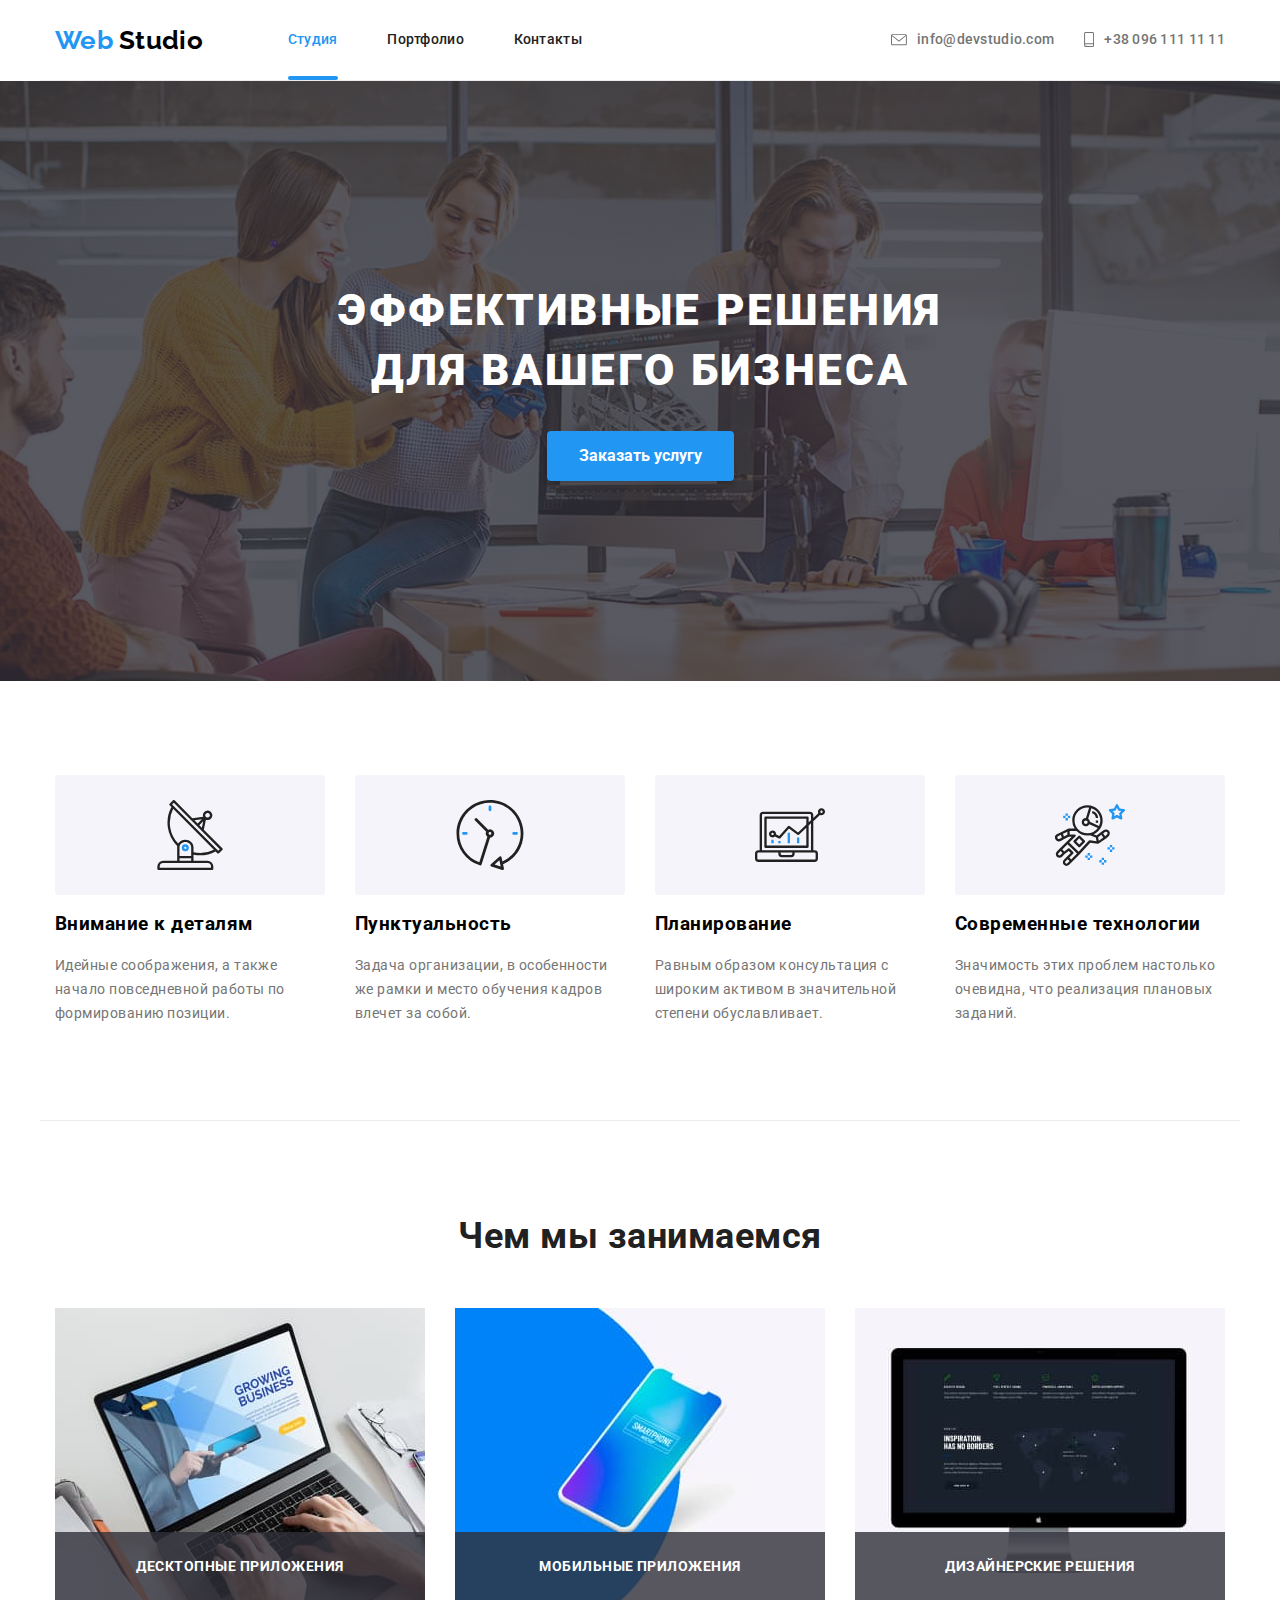
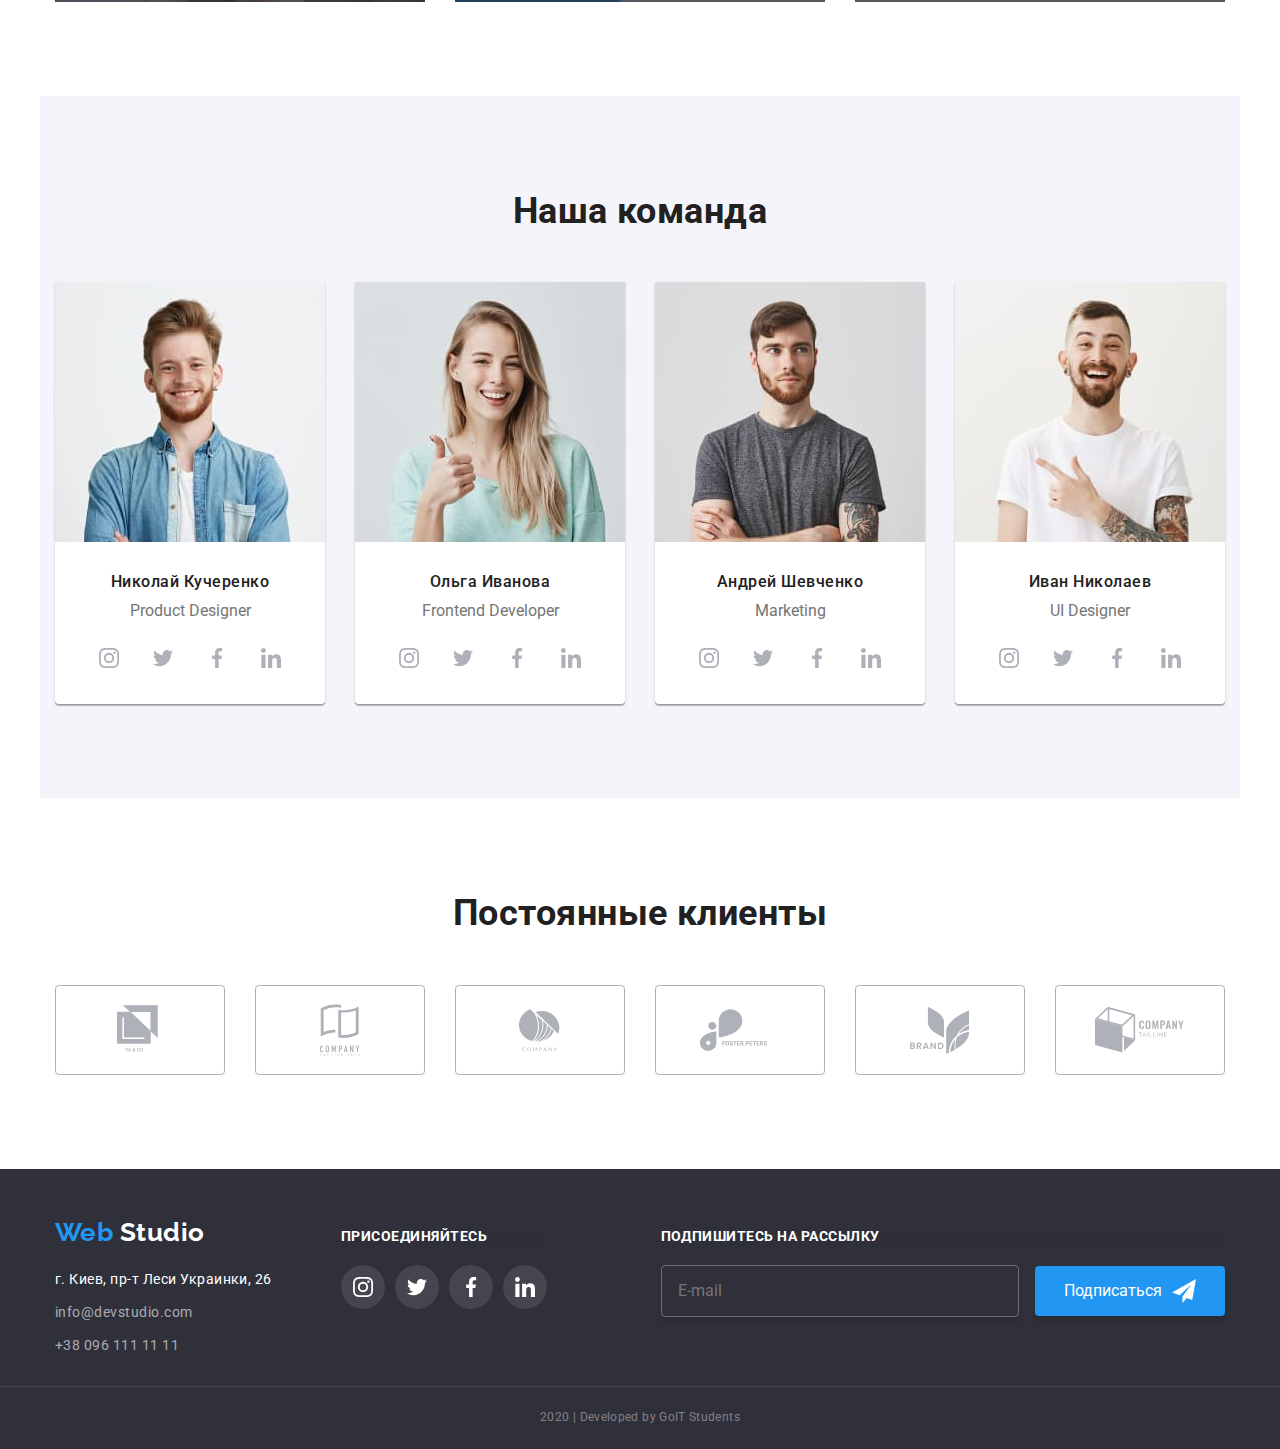
==== index.html @ 8c40f47b "Добавляет файлы" ====
<!DOCTYPE html>
<html lang="ru">
  <head>
    <meta charset="UTF-8" />
    <meta name="viewport" content="width=device-width, initial-scale=1.0" />
    <title>Web Studio</title>
    <link
      href="https://fonts.googleapis.com/css2?family=Raleway&family=Roboto:wght@400;500;700;900&display=swap"
      rel="stylesheet"
    />
    <link
      rel="stylesheet"
      href="https://cdnjs.cloudflare.com/ajax/libs/modern-normalize/0.6.0/modern-normalize.min.css"
    />
    <link rel="stylesheet" href="./css/styles.css" />
  </head>
  <body>
    <!-- Шапка сайта -->

    <header class="header">
      <a class="logo" href="./index.html"
        >Web <span class="logo__studio">Studio</span>
      </a>
      <nav class="header-nav">
        <ul class="header-nav__list">
          <li class="header-nav__item">
            <a
              class="header-nav__link header-nav__link--active"
              href="./index.html"
              >Студия</a
            >
          </li>
          <li class="header-nav__item">
            <a class="header-nav__link" href="./portfolio.html">Портфолио</a>
          </li>
          <li class="header-nav__item">
            <a class="header-nav__link" href="">Контакты</a>
          </li>
        </ul>
      </nav>
      <address class="header-address">
        <a
          class="header-address__link header-address__link--mail"
          href="mailto:info@devstudio.com"
        >
          <svg class="address-icon address-icon--mail" width="16" height="12">
            <use href="./images/sprite.svg#mail"></use>
          </svg>
          info@devstudio.com
        </a>
        <a
          class="header-address__link header-address__link--phone"
          href="tel:+380961111111"
        >
          <svg class="address-icon address-icon--phone" width="10" height="15">
            <use href="./images/sprite.svg#phone"></use>
          </svg>
          +38 096 111 11 11
        </a>
      </address>
    </header>
    <main class="main">
      <!-- Герой -->

      <section class="hero">
        <div class="hero__container">
          <h1 class="hero__title">
            ЭФФЕКТИВНЫЕ РЕШЕНИЯ ДЛЯ ВАШЕГО БИЗНЕСА
          </h1>
          <button class="hero__button" data-modal-open>
            Заказать услугу
          </button>
        </div>
      </section>

      <!-- Преимущества -->

      <section class="features">
        <!--Скрытый заголовок-->
        <h2 class="visually-hidden">Преимущества</h2>
        <div class="features__container">
          <ul class="features__list">
            <li class="features__item feauters__item--antenna">
              <div class="features-box">
                <svg class="features__icon features__icon--antenna">
                  <use href="./images/sprite.svg#antenna"></use>
                </svg>
              </div>

              <h3 class="features__subtitle">Внимание к деталям</h3>
              <p class="features__text">
                Идейные соображения, а также<br />
                начало повседневной работы по<br />
                формированию позиции.
              </p>
            </li>
            <li class="features__item feauters__item--clock">
              <div class="features-box">
                <svg class="features__icon features__icon--clock">
                  <use href="./images/sprite.svg#clock"></use>
                </svg>
              </div>
              <h3 class="features__subtitle">Пунктуальность</h3>
              <p class="features__text">
                Задача организации, в особенности<br />
                же рамки и место обучения кадров<br />
                влечет за собой.
              </p>
            </li>
            <li class="features__item feauters__item--diagram">
              <div class="features-box">
                <svg class="features__icon features__icon--diagram">
                  <use href="./images/sprite.svg#diagram"></use>
                </svg>
              </div>
              <h3 class="features__subtitle">Планирование</h3>
              <p class="features__text">
                Равным образом консультация с<br />
                широким активом в значительной<br />
                степени обуславливает.
              </p>
            </li>
            <li class="features__item feauters__item--astronaut">
              <div class="features-box">
                <svg class="features__icon features__icon--astronaut">
                  <use href="./images/sprite.svg#astronaut"></use>
                </svg>
              </div>
              <h3 class="features__subtitle">Современные технологии</h3>
              <p class="features__text">
                Значимость этих проблем настолько<br />
                очевидна, что реализация плановых<br />
                заданий.
              </p>
            </li>
          </ul>
        </div>
      </section>

      <!-- Чем мы занимаемся? -->

      <section class="work">
        <div class="work__container">
          <h2 class="work__title">Чем мы занимаемся</h2>
          <ul class="work__list">
            <li class="work__item">
              <a href="">
                <img
                  class="work__img"
                  src="./images/desktop-opti.jpg"
                  width="370"
                  alt="Ноутбук"
                />
                <div class="work__box">
                  <h3 class="work__subtitle">Десктопные приложения</h3>
                </div>
              </a>
            </li>
            <li class="work__item">
              <a href="">
                <img
                  class="work__img"
                  src="./images/mobile-opti.jpg"
                  width="370"
                  alt="Смартфон"
                />
                <div class="work__box">
                  <h3 class="work__subtitle">Мобильные приложения</h3>
                </div>
              </a>
            </li>
            <li class="work__item">
              <a href="">
                <img
                  class="work__img"
                  src="./images/design-opti.jpg"
                  width="370"
                  alt="Дизайн"
                />
                <div class="work__box">
                  <h3 class="work__subtitle">Дизайнерские решения</h3>
                </div>
              </a>
            </li>
          </ul>
        </div>
      </section>

      <!-- Команда -->

      <section class="team">
        <div class="team__container">
          <h2 class="team__title">Наша команда</h2>
          <ul class="team__list">
            <li class="team__item">
              <img
                src="./images/john-opti.jpg"
                width="270"
                alt="Фото Джона Смитта"
              />
              <h3 class="team__subtitle">Николай Кучеренко</h3>
              <p class="team__text">Product Designer</p>
              <ul class="soc-links">
                <li class="soc-links__item">
                  <a class="soc-link" href="" aria-label="Ссылка на Instagram">
                    <svg class="soc-links__icon">
                      <use href="./images/sprite.svg#instagram"></use>
                    </svg>
                  </a>
                </li>
                <li class="soc-links__item">
                  <a class="soc-link" href="" aria-label="Ссылка на Twitter">
                    <svg class="soc-links__icon">
                      <use href="./images/sprite.svg#twitter"></use>
                    </svg>
                  </a>
                </li>
                <li class="soc-links__item">
                  <a class="soc-link" href="" aria-label="Ссылка на Facebook">
                    <svg class="soc-links__icon">
                      <use href="./images/sprite.svg#facebook"></use>
                    </svg>
                  </a>
                </li>
                <li class="soc-links__item">
                  <a class="soc-link" href="" aria-label="Ссылка на LinkedIn">
                    <svg class="soc-links__icon">
                      <use href="./images/sprite.svg#linkedin"></use>
                    </svg>
                  </a>
                </li>
              </ul>
            </li>
            <li class="team__item">
              <img
                src="./images/marta-opti.jpg"
                width="270"
                alt="Фото Марты Стюарт"
              />
              <h3 class="team__subtitle">Ольга Иванова</h3>
              <p class="team__text">Frontend Developer</p>
              <ul class="soc-links">
                <li class="soc-links__item">
                  <a class="soc-link" href="" aria-label="Ссылка на Instagram">
                    <svg class="soc-links__icon">
                      <use href="./images/sprite.svg#instagram"></use>
                    </svg>
                  </a>
                </li>
                <li class="soc-links__item">
                  <a class="soc-link" href="" aria-label="Ссылка на Twitter">
                    <svg class="soc-links__icon">
                      <use href="./images/sprite.svg#twitter"></use>
                    </svg>
                  </a>
                </li>
                <li class="soc-links__item">
                  <a class="soc-link" href="" aria-label="Ссылка на Facebook">
                    <svg class="soc-links__icon">
                      <use href="./images/sprite.svg#facebook"></use>
                    </svg>
                  </a>
                </li>
                <li class="soc-links__item">
                  <a class="soc-link" href="" aria-label="Ссылка на LinkedIn">
                    <svg class="soc-links__icon">
                      <use href="./images/sprite.svg#linkedin"></use>
                    </svg>
                  </a>
                </li>
              </ul>
            </li>
            <li class="team__item">
              <img
                src="./images/robert-opti.jpg"
                width="270"
                alt="Фото Роберта Джекиса"
              />
              <h3 class="team__subtitle">Андрей Шевченко</h3>
              <p class="team__text">Marketing</p>
              <ul class="soc-links">
                <li class="soc-links__item">
                  <a class="soc-link" href="" aria-label="Ссылка на Instagram">
                    <svg class="soc-links__icon">
                      <use href="./images/sprite.svg#instagram"></use>
                    </svg>
                  </a>
                </li>
                <li class="soc-links__item">
                  <a class="soc-link" href="" aria-label="Ссылка на Twitter">
                    <svg class="soc-links__icon">
                      <use href="./images/sprite.svg#twitter"></use>
                    </svg>
                  </a>
                </li>
                <li class="soc-links__item">
                  <a class="soc-link" href="" aria-label="Ссылка на Facebook">
                    <svg class="soc-links__icon">
                      <use href="./images/sprite.svg#facebook"></use>
                    </svg>
                  </a>
                </li>
                <li class="soc-links__item">
                  <a class="soc-link" href="" aria-label="Ссылка на LinkedIn">
                    <svg class="soc-links__icon">
                      <use href="./images/sprite.svg#linkedin"></use>
                    </svg>
                  </a>
                </li>
              </ul>
            </li>
            <li class="team__item">
              <img
                src="./images/martin-opti.jpg"
                width="270"
                alt="Фото Мартина Доэ"
              />
              <h3 class="team__subtitle">Иван Николаев</h3>
              <p class="team__text">UI Designer</p>
              <ul class="soc-links">
                <li class="soc-links__item">
                  <a class="soc-link" href="" aria-label="Ссылка на Instagram">
                    <svg class="soc-links__icon">
                      <use href="./images/sprite.svg#instagram"></use>
                    </svg>
                  </a>
                </li>
                <li class="soc-links__item">
                  <a class="soc-link" href="" aria-label="Ссылка на Twitter">
                    <svg class="soc-links__icon">
                      <use href="./images/sprite.svg#twitter"></use>
                    </svg>
                  </a>
                </li>
                <li class="soc-links__item">
                  <a class="soc-link" href="" aria-label="Ссылка на Facebook">
                    <svg class="soc-links__icon">
                      <use href="./images/sprite.svg#facebook"></use>
                    </svg>
                  </a>
                </li>
                <li class="soc-links__item">
                  <a class="soc-link" href="" aria-label="Ссылка на LinkedIn">
                    <svg class="soc-links__icon">
                      <use href="./images/sprite.svg#linkedin"></use>
                    </svg>
                  </a>
                </li>
              </ul>
            </li>
          </ul>
        </div>
      </section>

      <!-- Клиенты -->

      <section class="clients">
        <div class="clients__container">
          <h2 class="clients__title">Постоянные клиенты</h2>
          <div class="clients__subcontainer">
            <ul class="clients__list">
              <li class="clients__item">
                <a class="clients__link" href="">
                  <svg class="clients__icon clients__icon--one">
                    <use href="./images/sprite.svg#logo-1"></use>
                  </svg>
                </a>
              </li>
              <li class="clients__item">
                <a class="clients__link" href="">
                  <svg class="clients__icon clients__icon--two">
                    <use href="./images/sprite.svg#logo-2"></use>
                  </svg>
                </a>
              </li>
              <li class="clients__item">
                <a class="clients__link" href="">
                  <svg class="clients__icon clients__icon--three">
                    <use href="./images/sprite.svg#logo-3"></use>
                  </svg>
                </a>
              </li>
              <li class="clients__item">
                <a class="clients__link" href="">
                  <svg class="clients__icon clients__icon--four">
                    <use href="./images/sprite.svg#logo-4"></use>
                  </svg>
                </a>
              </li>
              <li class="clients__item">
                <a class="clients__link" href="">
                  <svg class="clients__icon clients__icon--five">
                    <use href="./images/sprite.svg#logo-5"></use>
                  </svg>
                </a>
              </li>
              <li class="clients__item">
                <a class="clients__link" href="">
                  <svg class="clients__icon clients__icon--six">
                    <use href="./images/sprite.svg#logo-6"></use>
                  </svg>
                </a>
              </li>
            </ul>
          </div>
        </div>
      </section>
    </main>

    <!-- Подвал -->

    <footer class="footer">
      <div class="footer__container">
        <!--  Адресс -->

        <div class="footer-address-cont">
          <a class="logo footer__logo" href="./index.html"
            >Web <span class="logo__studio logo__studio--inverse">Studio</span>
          </a>
          <address class="address">
            г. Киев, пр-т Леси Украинки, 26
            <a
              class="address__link address__link--email"
              href="mailto:info@devstudio.com"
              >info@devstudio.com
            </a>
            <a class="address__link" href="tel:+380961111111"
              >+38 096 111 11 11
            </a>
          </address>
        </div>

        <!--Список ссылок-->

        <div class="footer-soc-links">
          <p class="footer-soc-links__title">ПРИСОЕДИНЯЙТЕСЬ</p>
          <ul class="soc-links soc-links--footer">
            <li class="soc-links__item soc-links__item--footer">
              <a class="soc-link" href="" aria-label="Ссылка на Instagram">
                <svg class="soc-links__icon soc-links__icon--footer">
                  <use href="./images/sprite.svg#instagram"></use>
                </svg>
              </a>
            </li>
            <li class="soc-links__item soc-links__item--footer">
              <a class="soc-link" href="" aria-label="Ссылка на Twitter">
                <svg class="soc-links__icon soc-links__icon--footer">
                  <use href="./images/sprite.svg#twitter"></use>
                </svg>
              </a>
            </li>
            <li class="soc-links__item soc-links__item--footer">
              <a class="soc-link" href="" aria-label="Ссылка на Facebook">
                <svg class="soc-links__icon soc-links__icon--footer">
                  <use href="./images/sprite.svg#facebook"></use>
                </svg>
              </a>
            </li>
            <li class="soc-links__item soc-links__item--footer">
              <a class="soc-link" href="" aria-label="Ссылка на LinkedIn">
                <svg class="soc-links__icon soc-links__icon--footer">
                  <use href="./images/sprite.svg#linkedin"></use>
                </svg>
              </a>
            </li>
          </ul>
        </div>

        <!-- Подписка -->

        <form class="footer-folow">
          <label class="footer-folow__title" for="folow"
            >Подпишитесь на рассылку</label
          >
          <input
            class="footer-folow__input"
            type="email"
            name="email"
            id="folow"
            placeholder="E-mail"
          />
          <button type="button" class="footer-folow__button">
            Подписаться
            <svg class="icon-send" width="24" height="24">
              <use href="./images/sprite.svg#icon-send"></use>
            </svg>
          </button>
        </form>
      </div>
      <p class="copy">2020 | Developed by GoIT Students</p>
    </footer>

    <!-- Модалка -->

    <div class="backdrop backdrop--is-hidden" data-modal>
      <form class="modal" autocomplete="off">
        <p class="modal__title">Оставьте свои данные, мы вам перезвоним</p>
        <button class="modal__close-btn" data-modal-close>
          <svg class="modal__close-icon" width="100%" height="100%">
            <use href="../images/close.svg#close"></use>
          </svg>
        </button>

        <div class="modal-item modal-item--name">
          <span class="modal__box-icon madal__box-icon--name">
            <svg
              class="modal-item-icon modal-item-icon--name"
              width="18"
              height="18"
            >
              <use href="../images/modal-sprite.svg#modal-name"></use>
            </svg>
          </span>
          <input
            class="modal__input"
            type="text"
            name="form"
            id="name"
            placeholder=" "
          />
          <label class="modal__label modal__label--name" for="name">Имя</label>
        </div>

        <div class="modal-item modal-item--phone">
          <span class="modal__box-icon madal__box-icon--phone">
            <svg
              class="modal-item-icon modal-item-icon--phone"
              width="18"
              height="18"
            >
              <use href="../images/modal-sprite.svg#modal-phone"></use>
            </svg>
          </span>
          <input
            class="modal__input"
            type="tel"
            name="form"
            id="tel"
            placeholder=" "
          />
          <label class="modal__label modal__label--phone" for="tel"
            >Телефон</label
          >
        </div>

        <div class="modal-item modal-item--email">
          <span class="modal__box-icon madal__box-icon--mail">
            <svg
              class="modal-item-icon modal-item-icon--email"
              width="18"
              height="18"
            >
              <use href="../images/modal-sprite.svg#modal-email"></use>
            </svg>
          </span>
          <input
            class="modal__input"
            type="email"
            name="form"
            id="email"
            placeholder=" "
          />
          <label class="modal__label modal__label--email" for="email"
            >Почта</label
          >
        </div>

        <div class="modal-item modal-item--comment">
          <textarea
            class="modal__input modal__input--comment"
            name="form"
            id="comment"
            placeholder=" "
          ></textarea>
          <label class="modal__label modal__label--comment" for="comment"
            >Комментарии</label
          >
        </div>

        <div class="modal__item-check">
          <label class="modal__label-check">
            <input
              class="checkbox-hidden"
              type="checkbox"
              name="form"
              value="check"
            />
            <span class="modal__check-icon"></span>
            <span class="modal__check-text"
              >Соглашаюсь с рассылкой и принимаю
              <a class="modal__check-link" href="">
                Условия договора
              </a>
            </span>
          </label>
        </div>

        <button class="modal__send-btn" type="submit">Отправить</button>
      </form>
    </div>

    <script src="./js/modal.js"></script>
  </body>
</html>
---- css/styles.css ----
/*-- Шрифты index: Raleway - 400, Roboto - 900, 700, 500, 400 --*/
/*-- Шрифты portfolio: Raleway - 400, Roboto - 700, 500, 400 --*/
:root {
  --primary-text-color: #757575;
  --title-text-color: #212121;
  --accent-color: #2196f3;
  --primary-white-color: #ffffff;
  --secondary-bg-color: #f5f4fa;
  --icons-grey-color: #afb1b8;
}

/*-- Размер для всех блоков по размеру блока, а не контента */
html {
  box-sizing: border-box;
}
/*------------------- наследие border-box */
*,
*::before,
*::after {
  box-sizing: inherit;
}

/* ----------------все картинки масштабируем относительно размера */
img {
  display: block;
  max-width: 100%;
  height: auto;
}

/*----------------------- Прячем заголовки */
.visually-hidden {
  position: absolute;
  width: 1px;
  height: 1px;
  margin: -1px;
  border: 0;
  padding: 0;
  clip: rect(0 0 0 0);
  overflow: hidden;
}

/*-------------------- все ссылки не подчеркиваются */
a {
  text-decoration: none;
}

/* ------------------ прячем заголовки */
.visually-hidden {
  position: absolute;
  width: 1px;
  height: 1px;
  margin: -1px;
  border: 0;
  padding: 0;
  clip: rect(0 0 0 0);
  overflow: hidden;
}

/* ----------------все картинки масштабируем относительно размера */
img {
  display: block;
  max-width: 100%;
  height: auto;
}

/*------------------- всё, что с цветом акцента */
.logo,
.header-nav__list .header-nav__link--active,
.header-nav__link:hover,
.header-nav__link:focus,
.address__link:hover,
.address__link:focus,
.header-address__link:hover,
.header-address__link:focus,
.header-address__link:hover .address-icon,
.header-address__link:focus .address-icon,
.modal__form input:hover,
.modal__close-btn:hover,
.modal__close-btn:focus,
.soc-link:focus,
.clients__item:hover .clients__icon,
.clients__item:focus,
button:focus,
.filter__item:focus {
  color: var(--accent-color);
  fill: var(--accent-color);
  --color2: var(--accent-color);
}

.soc-link:hover {
  background-color: var(--accent-color);
}

/*------------------- основной фон */
body,
.team__item,
.team__subtitle {
  background-color: var(--primary-white-color);
  font-family: Roboto, sans-serif;
  letter-spacing: 0.03em;
}

/* -------- убираем маркеры */
ul {
  list-style: none;
}

/* ---------------------------- Header */
.header {
  letter-spacing: 0.02em;
  font-weight: 500;
  font-size: 14px;
  line-height: 1.14;
  padding-left: 15px;
  padding-right: 15px;

  padding-left: 15px;
  padding-right: 15px;
  width: 1200px;
  margin-left: auto;
  margin-right: auto;

  display: flex;
  align-items: center;
  border-bottom: 1px solid #ececec;
}

/* Logo */
.logo {
  color: var(--accent-color);
  font-family: Raleway, sans-serif;
  font-weight: 700;
  font-size: 26px;
  line-height: 1.19;

  transition: transform 250ms cubic-bezier(0.4, 0, 0.2, 1);
}

.logo__studio {
  color: #000000;
}

/*--------------------- ссылки навигации */
.header-nav {
  margin-right: auto;
  margin-left: 85px;
}
.header-nav__list {
  width: 294px;
  display: flex;
  justify-content: space-between;

  padding-left: 0px;
  margin: 0;
}
.header-nav__item {
  position: relative;

  padding-top: 32px;
  padding-bottom: 32px;
}

.header-nav__link {
  transition: color 250ms cubic-bezier(0.4, 0, 0.2, 1);
}

.header-nav__link--active::before {
  content: '';
  position: absolute;
  bottom: 0;

  display: inline-block;
  width: 100%;
  height: 4px;
  background-color: var(--accent-color);
  border-radius: 2px;
}

/* ---------------------- адрес в хедере */

.header-address {
  display: inline-flex;
  align-items: center;
}

.header-address__link {
  color: var(--primary-text-color);
  font-style: normal;
  display: inline-flex;
  align-items: center;
  transition: color 250ms cubic-bezier(0.4, 0, 0.2, 1);
}

.header-address__link--mail {
  margin-right: 30px;
}

.address-icon {
  fill: var(--primary-text-color);
  margin-right: 10px;
  transition: fill 250ms cubic-bezier(0.4, 0, 0.2, 1);
}

/*------------------------------- Hero */
.hero {
  background-image: linear-gradient(
      to right,
      rgba(47, 48, 58, 0.8),
      rgba(47, 48, 58, 0.8)
    ),
    url('../images/fonpic-opti.jpg');
  background-repeat: no-repeat;
  background-position: center;
  background-size: cover;

  max-width: 1600px;
  min-height: 600px;
  display: flex;
  justify-content: center;
  align-items: center;
  margin-left: auto;
  margin-right: auto;
}

.hero__container {
  text-align: center;
  width: 1200px;
  padding-left: 15px;
  padding-right: 15px;
}

.hero__title {
  font-weight: 900;
  font-size: 44px;
  line-height: 1.36;
  color: var(--primary-white-color);
  margin-top: 0;
  margin-bottom: 0;
  margin-left: auto;
  margin-right: auto;
  letter-spacing: 0.06em;
  max-width: 700px;
}

.hero__button,
.modal__send-btn {
  display: inline-block;
  padding: 10px 32px;
  margin-top: 30px;
  border: none;
  border-radius: 4px;

  font-weight: 700;
  font-size: 16px;
  line-height: 1.88;
  color: var(--primary-white-color);
  background-color: var(--accent-color);

  box-shadow: 0px 4px 4px rgba(0, 0, 0, 0.15);
}

.hero__button:focus,
.modal__send-btn:focus {
  color: var(--primary-white-color);
  background-color: var(--accent-color);
}

/* ----------- Модалка --------------------- */

.backdrop {
  position: fixed;
  top: 0;
  left: 0;
  width: 100%;
  height: 100%;

  background-color: rgba(0, 0, 0, 0.2);
  opacity: 1;

  visibility: visible;
  transition: opacity 250ms cubic-bezier(0.4, 0, 0.2, 1);
}

.backdrop--is-hidden {
  opacity: 0;
  pointer-events: none;
  visibility: hidden;
}

.backdrop--is-hidden .modal {
  top: 50%;
  left: 50%;
  transform: translate(-50%, -50%) scale(0.1);
}

.modal {
  position: absolute;
  top: 50%;
  left: 50%;

  transform: translate(-50%, -50%) scale(1);

  width: 528px;
  height: 580px;
  padding: 40px;

  background-color: var(--primary-white-color);
  box-shadow: 0px 2px 1px rgba(0, 0, 0, 0.2), 0px 1px 1px rgba(0, 0, 0, 0.14),
    0px 1px 3px rgba(0, 0, 0, 0.12);
  border-radius: 4px;

  transition: transform 250ms cubic-bezier(0.4, 0, 0.2, 1);
}

.modal__close-icon {
  border: none;
  padding: 0;
  margin: 0;
  border: none;
  --color3: rgba(0, 0, 0, 0.1);

  display: flex;
  justify-content: center;
  align-items: center;
}

.modal__title {
  font-family: Roboto;
  font-weight: 700;
  font-size: 20px;
  line-height: 1.15;
  text-align: center;
  letter-spacing: 0.03em;

  margin: 0 0 30px;
}

/* ----------- формы & span ----------------------- */

.modal-item {
  position: relative;
}

.modal-item:not(:last-child) {
  margin-bottom: 28px;
}

.modal__send-btn {
  padding: 10px 55px;
  display: block;
  margin-left: auto;
  margin-right: auto;
}

/* ----------- modal icons, inputs & labels ------------------ */

.modal__input {
  width: 100%;
  height: 40px;
  padding: 12px 18px 12px 42px;
  margin: 0;

  border: 1px solid rgba(33, 33, 33, 0.2);
  border-radius: 4px;
  outline: 0px;
}

.modal__input:focus {
  border-color: var(--accent-color);
}

.modal__label {
  position: absolute;
  top: 50%;
  left: 42px;

  display: inline-block;
  transform: translateY(-50%);

  font-family: Roboto;
  font-weight: 400;
  font-size: 14px;
  line-height: 1.14px;
  letter-spacing: 0.01em;

  color: var(--primary-text-color);
  transition: transform 250ms cubic-bezier(0.4, 0, 0.2, 1);
}

.modal-item:focus-within .modal__label,
.modal__input:not(:placeholder-shown) + .modal__label {
  transform: translateX(-26px) translateY(-32px);
}

.modal-item:focus-within .modal-item-icon,
.modal-item:focus-within .modal__label {
  fill: var(--accent-color);
  color: var(--accent-color);
}

.modal-item--comment {
  position: relative;
  height: 120px;
}

.modal__input--comment {
  padding: 12px 16px;
  resize: none;
  height: 100%;
  margin-bottom: 0;
}

.modal__label--comment {
  top: 20px;
  left: 16px;
}

.modal-item--comment:focus-within .modal__label,
.modal__input--comment:not(:placeholder-shown) + .modal__label {
  transform: translateY(-32px);
}

.modal__item-check {
  margin-top: 20px;
  margin-bottom: 30px;
  font-family: Roboto;
  font-weight: 400;
  font-size: 14px;
  line-height: 1.71;
  color: var(--primary-text-color);
}

.modal__label-check {
  display: flex;
  align-items: center;
  justify-content: center;
}

.checkbox-hidden:checked + .modal__check-icon {
  background-color: var(--accent-color);
  border-color: var(--accent-color);
  background-image: url(../svg-full/modal-check.svg);
  background-size: contain;
  background-origin: border-box;
}

.checkbox-hidden {
  position: absolute;
  width: 1px;
  height: 1px;
  margin: -1px;
  border: 0;
  padding: 0;
  clip: rect(0 0 0 0);
  overflow: hidden;
}

.modal__check-icon {
  display: inline-block;
  margin-right: 5px;
  width: 15px;
  height: 16px;
  border: 2px solid black;
  border-radius: 20%;
  transition: checked 250ms cubic-bezier(0.4, 0, 0.2, 1);
}

.modal__check-link {
  text-decoration: underline;
}

.modal__box-icon {
  position: absolute;
  display: inline-block;
  top: 50%;
  left: 16px;

  transform: translateY(-50%);
  transition: transform 250ms cubic-bezier(0.4, 0, 0.2, 1);

  pointer-events: none;
}

.modal-item-icon {
  fill: var(--title-text-color);
}

.modal__close-btn {
  position: absolute;
  top: 8px;
  right: 8px;

  width: 30px;
  height: 30px;
  padding: 0;
  margin: 0;

  background-color: transparent;
  border: none;
}

/*------------ преимущества, команда, фильтр */

.features {
  padding-top: 94px;
  padding-bottom: 94px;
  width: 1200px;
  margin-left: auto;
  margin-right: auto;
}

.features__container {
  padding-left: 15px;
  padding-right: 15px;
}

.features__title {
  margin-top: 0;
  margin-bottom: 0;
}

.features__list {
  margin: 0;
  padding: 0;
  display: flex;
}

.features__item {
  margin: 0px;
  width: calc((100% - 90px) / 4);
}
.features__item:not(:last-child) {
  margin-right: 30px;
}

.features-box {
  width: 270px;
  height: 120px;
  display: flex;
  justify-content: center;
  align-items: center;
  background-color: var(--secondary-bg-color);
  border-radius: 4px;
}

.features__icon {
  width: 70px;
  height: 70px;
}

.features__text {
  font-weight: 400;
  font-size: 14px;
  line-height: 1.71;
  color: var(--primary-text-color);

  margin: 0px;
}

/* ----------------------- WORK SECTION */
.work__subtitle {
  margin: 0;

  font-weight: 700;
  font-size: 14px;
  line-height: 1.14;
  text-transform: uppercase;

  color: var(--primary-white-color);
}

.work__item {
  position: relative;
}

.work__box {
  position: absolute;
  bottom: 0;

  display: flex;
  justify-content: center;
  align-items: center;

  width: 100%;
  height: 70px;
  background: rgba(47, 48, 58, 0.8);
}

/*------------------------ Чем мы занимаемся? */
.work {
  padding-top: 94px;
  padding-bottom: 94px;
  width: 1200px;
  margin-left: auto;
  margin-right: auto;
  border-top: 1px solid #ececec;
}

.work__container {
  padding-left: 15px;
  padding-right: 15px;
}

.work__title,
.team__title,
.clients__title {
  font-weight: 700;
  font-size: 36px;
  line-height: 1.19;
  text-align: center;
  margin-top: 0;
  margin-bottom: 50px;
}

.work__list {
  justify-content: center;
  padding-left: 0px;
  margin-top: 50px;
  margin-bottom: 0;
  display: flex;
  text-align: center;
}

.work__item:not(:last-child) {
  margin-right: 30px;
}

.work__item {
  width: calc((100% - 60px) / 3);
}

.footer-soc-links__title,
.footer-folow__title {
  font-weight: 700;
  font-size: 14px;
  line-height: 1.14;
  text-align: center;
  text-transform: uppercase;

  margin: 0px;
  padding-top: 27px;
  padding-bottom: 27px;
  background-color: rgba(47, 48, 58, 0.8);
}

/*----------------- Черные заголовки */
.header-nav__link,
.work__title,
.team__title,
.clients__title,
.subtitle,
.team__subtitle,
.filter__btn {
  color: var(--title-text-color);
}

/*------------------------------------ Team */
.team {
  padding-top: 94px;
  padding-bottom: 94px;
  width: 1200px;
  margin-left: auto;
  margin-right: auto;
  background-color: var(--secondary-bg-color);
}

.team__container {
  padding-left: 15px;
  padding-right: 15px;
}

.team__title {
  margin-top: 0;
}

.team__list {
  display: flex;
  justify-content: center;
  margin-top: 0px;
  padding-left: 0px;
  font-size: 0;
}
.team__item:not(:last-child) {
  margin-right: 30px;
}

.team__item {
  width: calc((100% - 90px) / 4);
  box-shadow: 0px 2px 1px rgba(0, 0, 0, 0.2), 0px 1px 1px rgba(0, 0, 0, 0.14),
    0px 1px 3px rgba(0, 0, 0, 0.12);

  border-bottom-left-radius: 4px;
  border-bottom-right-radius: 4px;
}

.team__subtitle {
  font-weight: 500;
  font-size: 16px;
  line-height: 1.19;
  text-align: center;
  margin-top: 30px;
  margin-bottom: 0;
}
.team__text {
  font-weight: 400;
  font-size: 16px;
  line-height: 1.19;
  color: var(--primary-text-color);
  margin-top: 10px;
  margin-bottom: 0;
  text-align: center;
}
/* ----------------------------SOCIAL LINKS */
.soc-links {
  padding-left: 0px;
  margin-top: 16px;
  margin-bottom: 24px;
  display: inline-flex;
  justify-content: center;
  align-items: center;
  width: 100%;
}

.soc-link {
  width: 100%;
  height: 100%;
  display: inline-flex;
  justify-content: center;
  align-items: center;
  border-radius: 50%;

  transition: background-color 250ms cubic-bezier(0.4, 0, 0.2, 1);
}

.soc-links__item:not(:last-child) {
  margin-right: 10px;
}

.soc-links__item {
  width: 44px;
  height: 44px;
}

.soc-links__icon {
  width: 20px;
  height: 20px;
  border: none;
  fill: var(--icons-grey-color);

  transition: fill 250ms cubic-bezier(0.4, 0, 0.2, 1);
}

.soc-link:hover .soc-links__icon {
  fill: var(--primary-white-color);
}

/* --------------------------------- Клиенты */

.clients {
  padding-top: 94px;
  padding-bottom: 94px;
  width: 1200px;
  margin-left: auto;
  margin-right: auto;
}

.clients__container {
  padding-left: 15px;
  padding-right: 15px;
}

.clients__list {
  display: flex;
  align-items: center;
  margin-top: 0;
  margin-bottom: 0;
  padding-left: 0px;
}

.clients__item:not(:last-child) {
  margin-right: 30px;
}

.clients__item {
  width: calc((100% - 5 * 30px) / 6);
  height: 90px;
  border: 1px solid var(--icons-grey-color);
  border-radius: 4px;
  transition: border 250ms cubic-bezier(0.4, 0, 0.2, 1);
}

.clients__item:hover {
  color: var(--accent-color);
  border: 1px solid var(--accent-color);
  border-radius: 4px;
}

.clients__link {
  width: 100%;
  height: 100%;
  font-size: 0;
  display: flex;
  justify-content: center;
  align-items: center;
}

.clients__icon {
  fill: var(--icons-grey-color);
  transition: fill 250ms cubic-bezier(0.4, 0, 0.2, 1);
}
.clients__icon--one {
  width: 45px;
  height: 50px;
}
.clients__icon--two {
  width: 40px;
  height: 52px;
}
.clients__icon--three {
  width: 41px;
  height: 43px;
}
.clients__icon--four {
  width: 80px;
  height: 43px;
}
.clients__icon--five {
  width: 59px;
  height: 47px;
}
.clients__icon--six {
  width: 89px;
  height: 46px;
}

/* -------------------------- Футер */
.footer {
  background-color: #2f303a;
  letter-spacing: 0.03em;
  padding-top: 48px;
}

.footer__container {
  padding-left: 15px;
  padding-right: 15px;
  display: flex;
  align-items: baseline;
  margin-left: auto;
  margin-right: auto;
  width: 1200px;
}
.logo__studio--inverse {
  margin-bottom: 10px;
  color: var(--primary-white-color);
}

/*-------------------- адрес в футере */

.footer-address-cont {
  margin-bottom: 28px;
  flex-direction: column;
  margin-right: 69px;
}

.address {
  font-weight: 400;
  font-size: 14px;
  line-height: 1.71;
  font-style: normal;
  display: flex;
  flex-direction: column;
  color: var(--primary-white-color);
  padding-top: 20px;
}

.address__link {
  color: rgba(255, 255, 255, 0.6);
  transition: color 250ms cubic-bezier(0.4, 0, 0.2, 1);
}
.address__link--email {
  margin-top: 9px;
  margin-bottom: 9px;
}

/* ----------------------- FOOTER SOCIAL LINKS */

.footer-soc-links {
  padding: 0;
  margin: 0;
  font-size: 0;
}

.soc-links__item--footer {
  background-color: rgba(255, 255, 255, 0.1);
  border-radius: 50%;
}
.footer-soc-links__title {
  font-weight: 700;
  font-size: 14px;
  line-height: 1.14;
  text-transform: uppercase;
  text-align: left;

  padding: 0;
  margin-bottom: 20px;
  color: var(--primary-white-color);
}

.soc-links--footer {
  margin: 0;
}

.soc-links__icon--footer {
  fill: var(--primary-white-color);
}

/* --------------------------- Рассылка */
.footer-folow {
  margin-left: auto;
}

.footer-folow__title {
  color: var(--primary-white-color);
  text-transform: uppercase;
  display: block;
  text-align: left;
  margin: 0 0 20px;
  padding: 0;
}

.footer-folow__input {
  width: 358px;

  font-family: Roboto;
  font-weight: 400;
  font-size: 16px;
  line-height: 1.25;
  color: rgba(255, 255, 255, 0.6);
  background-color: transparent;
  padding: 15px 16px;
  border: 1px solid rgba(255, 255, 255, 0.3);
  border-radius: 4px;
  box-shadow: 0px 4px 4px rgba(0, 0, 0, 0.15);
}

.footer-folow__button {
  display: inline-flex;
  height: 50px;
  padding: 9px 28px;
  margin-left: 12px;
  text-decoration: none;
  align-items: center;

  background-color: var(--accent-color);
  color: var(--primary-white-color);
  box-shadow: 0px 4px 4px rgba(0, 0, 0, 0.15);
  border: 1px solid transparent;
  border-radius: 4px;
}

.footer-folow__button:focus {
  color: var(--primary-white-color);
}

.icon-send {
  margin-left: 10px;
  fill: var(--primary-white-color);
}

/*------------------------------ Copyrights */
.copy {
  font-weight: 400;
  font-size: 12px;
  line-height: 2;
  letter-spacing: 0.03em;
  color: rgba(255, 255, 255, 0.4);
  padding-top: 18px;
  padding-bottom: 20px;
  text-align: center;
  margin: 0;
  border-top: 1px solid rgba(255, 255, 0255, 0.1);
}

/* ------------------------------ buttons */
.filter__btn {
  background-color: var(--secondary-bg-color);
  font-family: inherit;
  padding: 25px 100px;
  border-radius: 4px;
  margin: 0px;
}

/* -------- PORTFOLIO ----------- */

/* Filter */
.filter {
  padding-top: 94px;
  padding-bottom: 94px;
}

.filter__buttons {
  width: 1200px;
  padding-left: 15px;
  padding-right: 15px;
  text-align: center;
  justify-content: center;
  margin-left: auto;
  margin-right: auto;
}

/* ------------------------- filter-buttons */
.filter__btn {
  font-weight: 500;
  font-size: 16px;
  line-height: 1.63;
  text-align: center;
  display: inline-block;
  border-radius: 4px;
  padding: 6px 22px;
  border: 1px solid transparent;

  transition: background-color 250ms cubic-bezier(0.4, 0, 0.2, 1),
    color 250ms cubic-bezier(0.4, 0, 0.2, 1);
}

.filter__btn:hover {
  background-color: var(--accent-color);
  color: var(--primary-white-color);
  box-shadow: 0px 2px 2px rgba(0, 0, 0, 0.12), 0px 1px 2px rgba(0, 0, 0, 0.08),
    0px 3px 1px rgba(0, 0, 0, 0.1);
}

/*--------------------- filter-cards */
.section-title-item {
  font-weight: 700;
  font-size: 18px;
  line-height: 2;
  letter-spacing: 0.06em;
  color: var(--title-text-color);
  margin-top: 0;
  margin-bottom: 4px;
}

.section-text-item {
  font-weight: 400;
  font-size: 16px;
  line-height: 1.88;
  color: var(--primary-text-color);
  margin: 0;
}

.filter__list {
  display: flex;
  flex-wrap: wrap;
  justify-content: center;
  padding-left: 0px;
  margin-top: 50px;
  margin-bottom: 0px;
}
.filter__item {
  text-align: left;
  margin-bottom: 30px;
}

.filter__item:nth-last-child(-n + 3) {
  margin-bottom: 0px;
}
.filter__item:not(:nth-child(3n)) {
  margin-right: 30px;
}
.filter__item:hover {
  box-shadow: 1px 4px 6px rgba(0, 0, 0, 0.16), 0px 4px 4px rgba(0, 0, 0, 0.06),
    0px 1px 1px rgba(0, 0, 0, 0.12);
}

.filter__img-container {
  position: relative;
  content: '';
  overflow: hidden;
}

.filter__block {
  padding: 20px 24px;
  border: 1px solid #eeeeee;
  border-top: transparent;
}

.filter__sub-img {
  position: absolute;
  top: 100%;
  left: 0;
  width: 100%;
  height: 100%;
  display: inline-block;
  color: var(--primary-white-color);
  background-color: rgba(33, 150, 243, 0.9);

  transition: transform 250ms cubic-bezier(0.4, 0, 0.2, 1);
}

.filter__sub-text {
  margin: 63px 24px;

  font-family: Roboto;
  font-weight: 400;
  font-size: 18px;
  line-height: 1.56;
}

.filter__link:hover .filter__sub-img {
  transform: translateY(-100%);
}
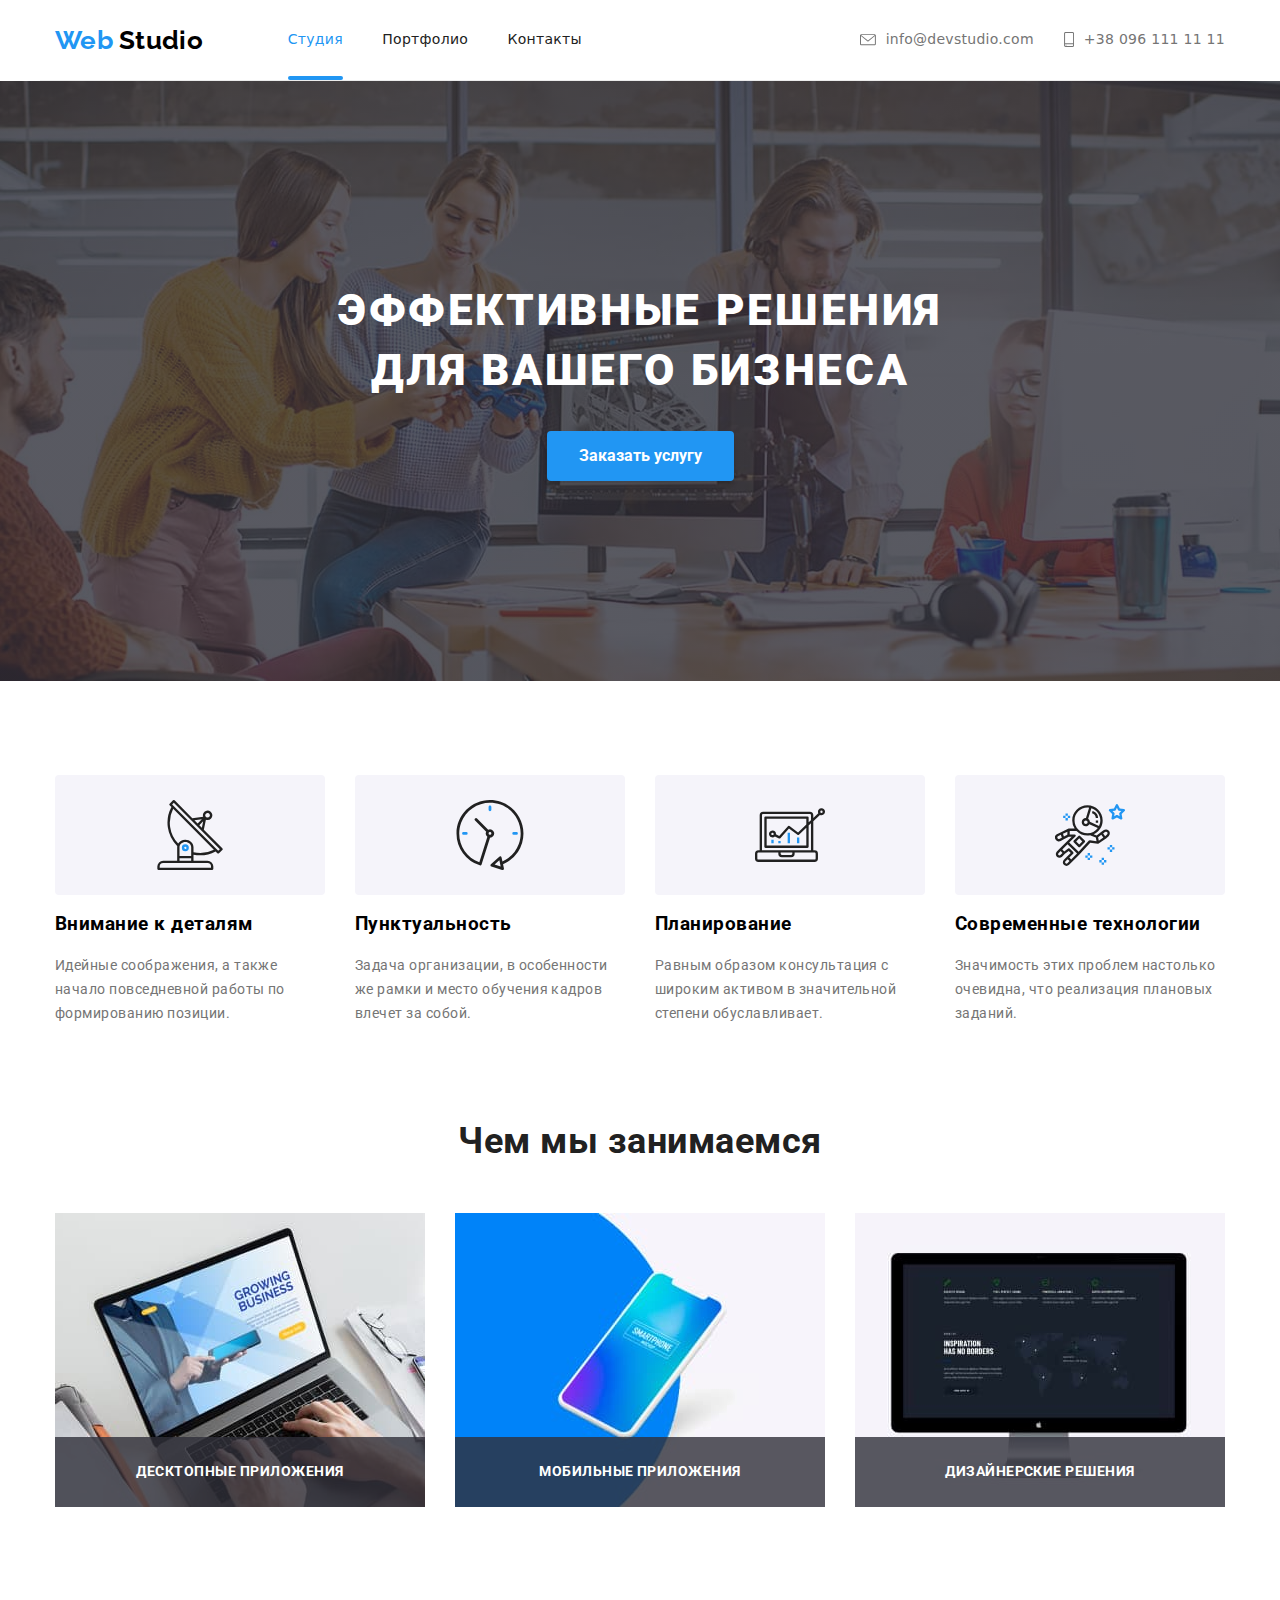
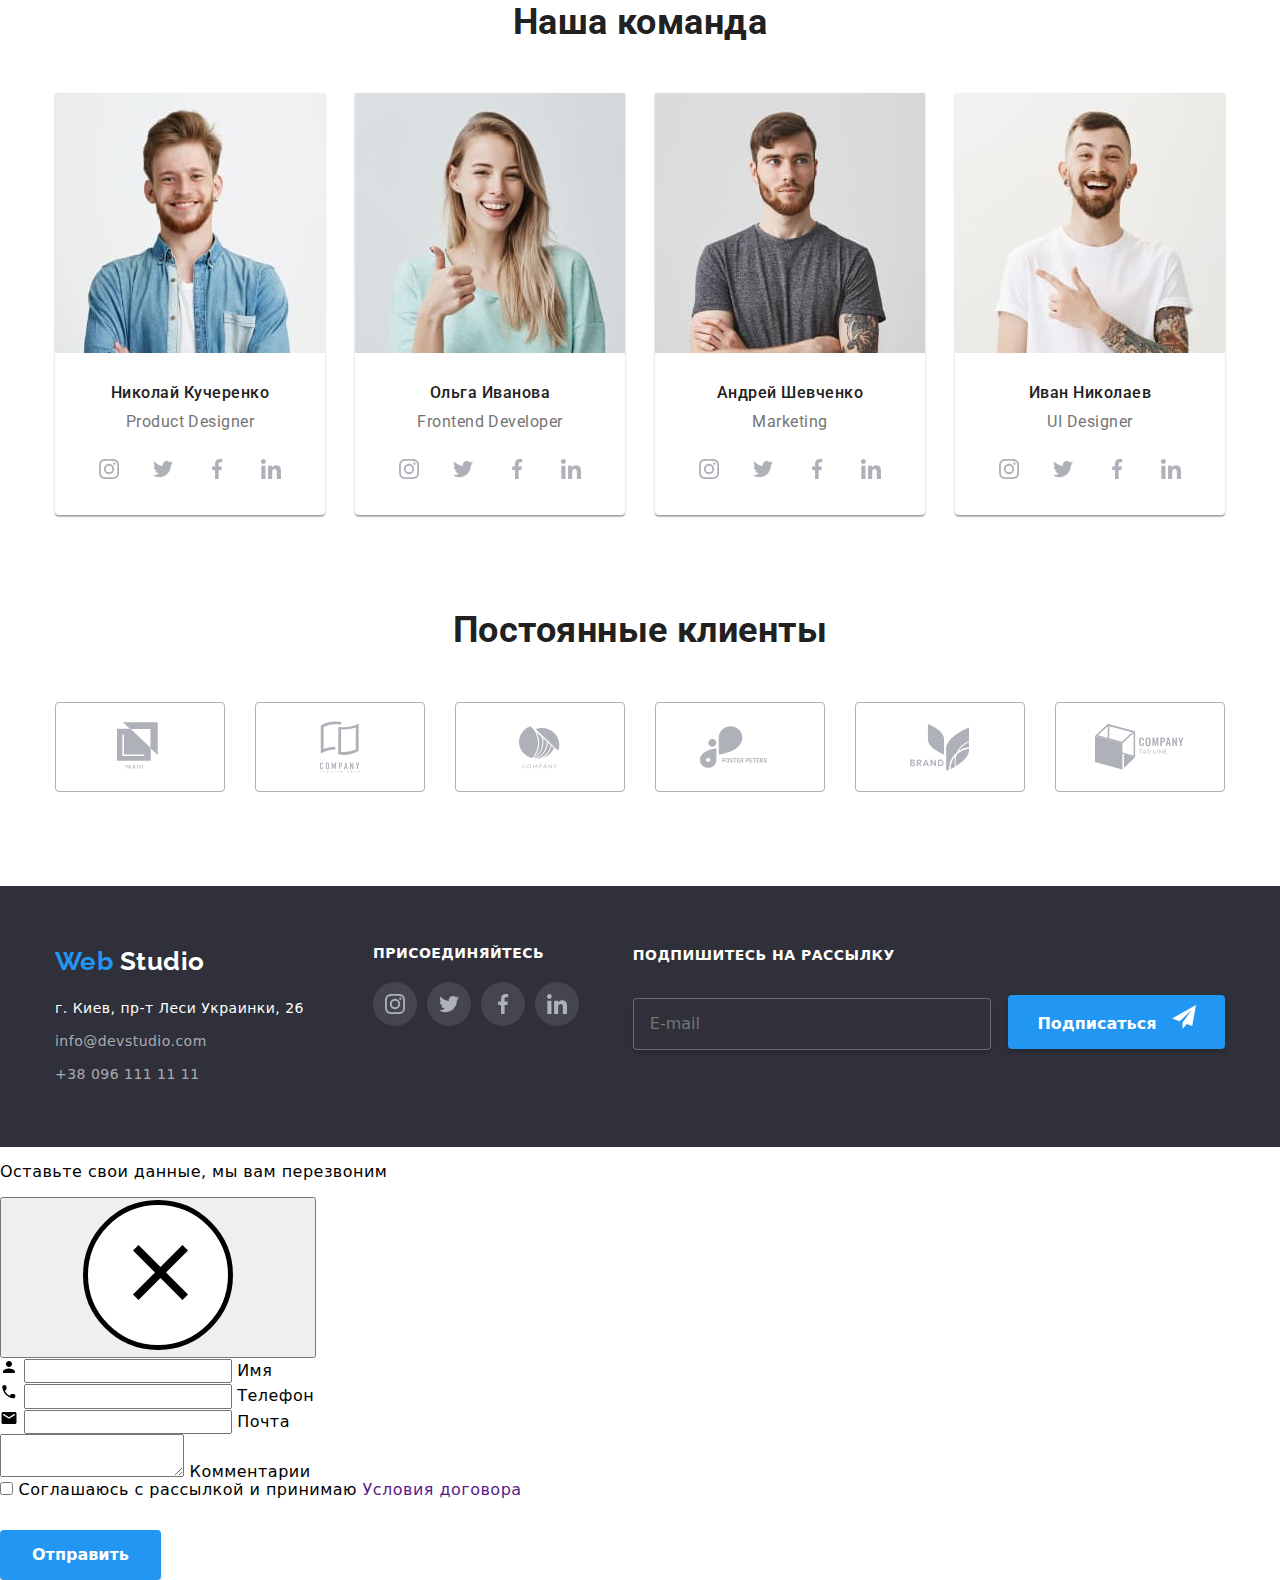
==== commit b4e43512: "Добавляет файлы index" ====
--- a/index.html
+++ b/index.html
@@ -12,7 +12,7 @@
       rel="stylesheet"
       href="https://cdnjs.cloudflare.com/ajax/libs/modern-normalize/0.6.0/modern-normalize.min.css"
     />
-    <link rel="stylesheet" href="./css/styles.css" />
+    <link rel="stylesheet" href="./css/main.min.css" />
   </head>
   <body>
     <!-- Шапка сайта -->
@@ -59,7 +59,7 @@
         </a>
       </address>
     </header>
-    <main class="main">
+    <main class="main-index">
       <!-- Герой -->
 
       <section class="hero">
@@ -472,22 +472,23 @@
           <label class="footer-folow__title" for="folow"
             >Подпишитесь на рассылку</label
           >
-          <input
-            class="footer-folow__input"
-            type="email"
-            name="email"
-            id="folow"
-            placeholder="E-mail"
-          />
-          <button type="button" class="footer-folow__button">
-            Подписаться
-            <svg class="icon-send" width="24" height="24">
-              <use href="./images/sprite.svg#icon-send"></use>
-            </svg>
-          </button>
+          <div class="folow-box">
+            <input
+              class="footer-folow__input"
+              type="email"
+              name="email"
+              id="folow"
+              placeholder="E-mail"
+            />
+            <button type="button" class="footer-folow__button">
+              Подписаться
+              <svg class="icon-send" width="24" height="24">
+                <use href="./images/sprite.svg#icon-send"></use>
+              </svg>
+            </button>
+          </div>
         </form>
       </div>
-      <p class="copy">2020 | Developed by GoIT Students</p>
     </footer>
 
     <!-- Модалка -->
@@ -497,7 +498,7 @@
         <p class="modal__title">Оставьте свои данные, мы вам перезвоним</p>
         <button class="modal__close-btn" data-modal-close>
           <svg class="modal__close-icon" width="100%" height="100%">
-            <use href="../images/close.svg#close"></use>
+            <use href="./images/modal-sprite.svg#modal-close"></use>
           </svg>
         </button>
 
@@ -508,7 +509,7 @@
               width="18"
               height="18"
             >
-              <use href="../images/modal-sprite.svg#modal-name"></use>
+              <use href="./images/modal-sprite.svg#modal-name"></use>
             </svg>
           </span>
           <input
@@ -528,7 +529,7 @@
               width="18"
               height="18"
             >
-              <use href="../images/modal-sprite.svg#modal-phone"></use>
+              <use href="./images/modal-sprite.svg#modal-phone"></use>
             </svg>
           </span>
           <input
@@ -550,7 +551,7 @@
               width="18"
               height="18"
             >
-              <use href="../images/modal-sprite.svg#modal-email"></use>
+              <use href="./images/modal-sprite.svg#modal-email"></use>
             </svg>
           </span>
           <input
--- a/css/main.min.css
+++ b/css/main.min.css
@@ -0,0 +1,2 @@
+html{-webkit-box-sizing:border-box;box-sizing:border-box}*,*::before,*::after{-webkit-box-sizing:inherit;box-sizing:inherit}body{background-color:#fff;font-family:Roboto,sans-serif;letter-spacing:0.03em}img{display:block;max-width:100%;height:auto}a{text-decoration:none}ul{list-style:none}/*! modern-normalize v0.6.0 | MIT License | https://github.com/sindresorhus/modern-normalize */*,*::before,*::after{-webkit-box-sizing:border-box;box-sizing:border-box}:root{-moz-tab-size:4;-o-tab-size:4;tab-size:4}html{line-height:1.15;-webkit-text-size-adjust:100%}body{margin:0}body{font-family:system-ui,-apple-system,"Segoe UI",Roboto,Helvetica,Arial,sans-serif,"Apple Color Emoji","Segoe UI Emoji"}hr{height:0}abbr[title]{-webkit-text-decoration:underline dotted;text-decoration:underline dotted}b,strong{font-weight:bolder}code,kbd,samp,pre{font-family:ui-monospace, SFMono-Regular, Consolas, 'Liberation Mono', Menlo, monospace;font-size:1em}small{font-size:80%}sub,sup{font-size:75%;line-height:0;position:relative;vertical-align:baseline}sub{bottom:-0.25em}sup{top:-0.5em}button,input,optgroup,select,textarea{font-family:inherit;font-size:100%;line-height:1.15;margin:0}button,select{text-transform:none}button,[type='button'],[type='reset'],[type='submit']{-webkit-appearance:button}button::-moz-focus-inner,[type='button']::-moz-focus-inner,[type='reset']::-moz-focus-inner,[type='submit']::-moz-focus-inner{border-style:none;padding:0}button:-moz-focusring,[type='button']:-moz-focusring,[type='reset']:-moz-focusring,[type='submit']:-moz-focusring{outline:1px dotted ButtonText}fieldset{padding:0.35em 0.75em 0.625em}legend{padding:0}progress{vertical-align:baseline}[type='number']::-webkit-inner-spin-button,[type='number']::-webkit-outer-spin-button{height:auto}[type='search']{-webkit-appearance:textfield;outline-offset:-2px}[type='search']::-webkit-search-decoration{-webkit-appearance:none}::-webkit-file-upload-button{-webkit-appearance:button;font:inherit}summary{display:list-item}.main-index{background-color:#fff;font-family:Roboto,sans-serif;letter-spacing:0.03em}.main-portfolio{background-color:#fff;font-family:Roboto,sans-serif;letter-spacing:0.03em}.features,.work,.team,.clients{padding-top:94px}.header,.features__container,.work__container,.team__container,.clients__container,.footer__container{width:1200px;padding-left:15px;padding-right:15px;margin-left:auto;margin-right:auto}.work__title,.team__title,.clients__title{font-weight:700;font-size:36px;line-height:1.19;color:#212121;margin-top:0;margin-bottom:50px;text-align:center}.features .visually-hidden{position:absolute;width:1px;height:1px;margin:-1px;border:0;padding:0;clip:rect(0 0 0 0);overflow:hidden}.header .logo,.footer .logo{color:#2196f3;font-family:Raleway,sans-serif;font-weight:700;font-size:26px;line-height:1.19;-webkit-transform:color 250ms cubic-bezier(0.4, 0, 0.2, 1);transform:color 250ms cubic-bezier(0.4, 0, 0.2, 1)}.header{letter-spacing:0.02em;font-weight:500;font-size:14px;line-height:1.14;display:-webkit-box;display:-ms-flexbox;display:flex;-webkit-box-align:center;-ms-flex-align:center;align-items:center;border-bottom:1px solid #ececec}.header .logo__studio{color:#000000}.header-nav{margin-right:auto;margin-left:85px}.header-nav__list{width:294px;display:-webkit-box;display:-ms-flexbox;display:flex;-webkit-box-pack:justify;-ms-flex-pack:justify;justify-content:space-between;padding-left:0px;margin:0}.header-nav__item{position:relative;padding-top:32px;padding-bottom:32px}.header-nav__link{color:#212121;-webkit-transition:color 250ms cubic-bezier(0.4, 0, 0.2, 1);transition:color 250ms cubic-bezier(0.4, 0, 0.2, 1)}.header-nav__link:hover,.header-nav__link--active{color:#2196f3}.header-nav__link--active::before{content:'';position:absolute;bottom:0;display:inline-block;width:100%;height:4px;background-color:#2196f3;border-radius:2px}.header-address{display:-webkit-inline-box;display:-ms-inline-flexbox;display:inline-flex;-webkit-box-align:center;-ms-flex-align:center;align-items:center}.header-address__link{color:#757575;font-style:normal;display:-webkit-inline-box;display:-ms-inline-flexbox;display:inline-flex;-webkit-box-align:center;-ms-flex-align:center;align-items:center;-webkit-transform:color 250ms cubic-bezier(0.4, 0, 0.2, 1);transform:color 250ms cubic-bezier(0.4, 0, 0.2, 1)}.header-address__link:hover,.header-address__link:focus,.header-address__link:hover .address-icon,.header-address__link:focus .address-icon{color:#2196f3;fill:#2196f3}.header-address__link--mail{margin-right:30px}.header-address .address-icon{fill:#757575;margin-right:10px;-webkit-transition:fill 250ms cubic-bezier(0.4, 0, 0.2, 1);transition:fill 250ms cubic-bezier(0.4, 0, 0.2, 1)}.hero{background-image:-webkit-gradient(linear, left top, right top, from(rgba(47,48,58,0.8)), to(rgba(47,48,58,0.8))),url("../images/fonpic-opti.jpg");background-image:linear-gradient(to right, rgba(47,48,58,0.8), rgba(47,48,58,0.8)),url("../images/fonpic-opti.jpg");background-repeat:no-repeat;background-position:center;background-size:cover;max-width:1600px;min-height:600px;display:-webkit-box;display:-ms-flexbox;display:flex;-webkit-box-pack:center;-ms-flex-pack:center;justify-content:center;-webkit-box-align:center;-ms-flex-align:center;align-items:center}.hero__container{text-align:center}.hero__title{font-weight:900;font-size:44px;line-height:1.36;color:#fff;margin-top:0;margin-bottom:0;margin-left:auto;margin-right:auto;letter-spacing:0.06em;max-width:700px}.hero__button,.modal__send-btn{display:inline-block;padding:10px 32px;margin-top:30px;border:none;border-radius:4px;font-weight:700;font-size:16px;line-height:1.88;color:#fff;background-color:#2196f3;-webkit-box-shadow:0px 4px 4px rgba(0,0,0,0.15);box-shadow:0px 4px 4px rgba(0,0,0,0.15)}.hero__button .hero__button:focus,.hero__button .modal__send-btn:focus,.hero__button .footer-folow__button:focus,.modal__send-btn .hero__button:focus,.modal__send-btn .modal__send-btn:focus,.modal__send-btn .footer-folow__button:focus{color:#2196f3}.features__title{margin-top:0;margin-bottom:0}.features__list{margin:0;padding:0;display:-webkit-box;display:-ms-flexbox;display:flex}.features__item{margin:0px;width:calc((100% - 3 * 30px) / 4)}.features__item:not(:last-child){margin-right:30px}.features .features-box{width:270px;height:120px;display:-webkit-box;display:-ms-flexbox;display:flex;-webkit-box-pack:center;-ms-flex-pack:center;justify-content:center;-webkit-box-align:center;-ms-flex-align:center;align-items:center;background-color:#f5f4fa;border-radius:4px}.features__icon{width:70px;height:70px}.features__text{font-weight:400;font-size:14px;line-height:1.71;color:#757575;margin:0px}.work__list{-webkit-box-pack:center;-ms-flex-pack:center;justify-content:center;padding-left:0px;margin-top:50px;margin-bottom:0;display:-webkit-box;display:-ms-flexbox;display:flex;text-align:center}.work__item{width:calc((100% - 2 * 30px) / 3);position:relative}.work__item:not(:last-child){margin-right:30px}.work__box{position:absolute;bottom:0;display:-webkit-box;display:-ms-flexbox;display:flex;-webkit-box-pack:center;-ms-flex-pack:center;justify-content:center;-webkit-box-align:center;-ms-flex-align:center;align-items:center;width:100%;height:70px;background:rgba(47,48,58,0.8)}.work__subtitle{margin:0;font-weight:700;font-size:14px;line-height:1.14;text-transform:uppercase;color:#fff}.team__title{margin-top:0}.team__list{display:-webkit-box;display:-ms-flexbox;display:flex;-webkit-box-pack:center;-ms-flex-pack:center;justify-content:center;margin-top:0px;padding-left:0px;font-size:0}.team__item{width:calc((100% - 3 * 30px) / 4);-webkit-box-shadow:0px 2px 1px rgba(0,0,0,0.2),0px 1px 1px rgba(0,0,0,0.14),0px 1px 3px rgba(0,0,0,0.12);box-shadow:0px 2px 1px rgba(0,0,0,0.2),0px 1px 1px rgba(0,0,0,0.14),0px 1px 3px rgba(0,0,0,0.12);border-bottom-left-radius:4px;border-bottom-right-radius:4px}.team__item:not(:last-child){margin-right:30px}.team__subtitle{font-weight:500;color:#212121;margin-top:30px}.team__text{font-weight:400;color:#757575;margin-top:10px}.team__subtitle,.team__text{font-size:16px;line-height:1.19;margin-bottom:0;text-align:center}.soc-links{padding-left:0px;margin-top:16px;margin-bottom:24px;display:-webkit-inline-box;display:-ms-inline-flexbox;display:inline-flex;-webkit-box-pack:center;-ms-flex-pack:center;justify-content:center;-webkit-box-align:center;-ms-flex-align:center;align-items:center;width:100%}.soc-links__item:not(:last-child){margin-right:10px}.soc-links__item{width:44px;height:44px}.soc-links__icon{width:20px;height:20px;border:none;fill:#afb1b8;-webkit-transition:fill 250ms cubic-bezier(0.4, 0, 0.2, 1);transition:fill 250ms cubic-bezier(0.4, 0, 0.2, 1)}.soc-links .soc-link{width:100%;height:100%;display:-webkit-inline-box;display:-ms-inline-flexbox;display:inline-flex;-webkit-box-pack:center;-ms-flex-pack:center;justify-content:center;-webkit-box-align:center;-ms-flex-align:center;align-items:center;border-radius:50%;-webkit-transition:background-color 250ms cubic-bezier(0.4, 0, 0.2, 1);transition:background-color 250ms cubic-bezier(0.4, 0, 0.2, 1)}.soc-links .soc-link:hover{background-color:#2196f3}.soc-links .soc-link:hover .soc-links__icon{fill:#fff}.soc-links .soc-link:focus{color:#2196f3}.clients__list{display:-webkit-box;display:-ms-flexbox;display:flex;-webkit-box-align:center;-ms-flex-align:center;align-items:center;margin-top:0;margin-bottom:0;padding-left:0px}.clients__item{width:calc((100% - 5 * 30px) / 6);height:90px;border:1px solid #afb1b8;border-radius:4px;-webkit-transition:border 250ms cubic-bezier(0.4, 0, 0.2, 1);transition:border 250ms cubic-bezier(0.4, 0, 0.2, 1)}.clients__item:not(:last-child){margin-right:30px}.clients__item:hover,.clients__item:focus{border:1px solid #2196f3;color:#2196f3;fill:#2196f3}.clients__item:hover .clients__icon{fill:#2196f3}.clients__link{width:100%;height:100%;font-size:0;display:-webkit-box;display:-ms-flexbox;display:flex;-webkit-box-pack:center;-ms-flex-pack:center;justify-content:center;-webkit-box-align:center;-ms-flex-align:center;align-items:center}.clients__icon{fill:#afb1b8;-webkit-transition:fill 250ms cubic-bezier(0.4, 0, 0.2, 1);transition:fill 250ms cubic-bezier(0.4, 0, 0.2, 1)}.clients__icon--one{width:45px;height:50px}.clients__icon--two{width:40px;height:52px}.clients__icon--three{width:41px;height:43px}.clients__icon--four{width:80px;height:43px}.clients__icon--five{width:59px;height:47px}.clients__icon--six{width:89px;height:46px}.footer{margin-top:94px;background-color:#2f303a}.footer__container{padding-top:60px;padding-bottom:60px;display:-webkit-box;display:-ms-flexbox;display:flex;-webkit-box-align:stretch;-ms-flex-align:stretch;align-items:stretch}.footer__container .logo__studio--inverse{margin-top:0;margin-bottom:10px;color:#fff}.footer__container .footer-address-cont{-webkit-box-orient:vertical;-webkit-box-direction:normal;-ms-flex-direction:column;flex-direction:column}.footer__container .footer-address-cont .address{font-weight:400;font-size:14px;line-height:1.71;font-style:normal;display:-webkit-box;display:-ms-flexbox;display:flex;-webkit-box-orient:vertical;-webkit-box-direction:normal;-ms-flex-direction:column;flex-direction:column;color:#fff;margin-top:20px}.footer__container .footer-address-cont .address__link{color:rgba(255,255,255,0.6);-webkit-transition:color 250ms cubic-bezier(0.4, 0, 0.2, 1);transition:color 250ms cubic-bezier(0.4, 0, 0.2, 1)}.footer__container .footer-address-cont .address__link--email{margin-top:9px;margin-bottom:9px}.footer__container .footer-soc-links{padding:0;margin-left:69px;font-size:0}.footer__container .footer-soc-links__title{font-weight:700;font-size:14px;line-height:1.14;text-transform:uppercase;padding:0;margin-top:0;margin-bottom:20px;color:#fff}.footer__container .soc-links--footer{margin:0}.footer__container .soc-links--footer .soc-links__item--footer{background-color:rgba(255,255,255,0.1);border-radius:50%}.footer__container .soc-links--footer__icon--footer{fill:#fff}.footer__container .footer-folow{margin-left:auto}.footer__container .footer-folow__title{font-weight:700;font-size:14px;line-height:1.14;text-transform:uppercase;padding:0;margin-bottom:20px;color:#fff}.footer__container .footer-folow__input{width:358px;font-weight:400;font-size:16px;line-height:1.25;color:rgba(255,255,255,0.6);background-color:transparent;padding:15px 16px;border:1px solid rgba(255,255,255,0.3);border-radius:4px;-webkit-box-shadow:0px 4px 4px rgba(0,0,0,0.15);box-shadow:0px 4px 4px rgba(0,0,0,0.15)}.footer__container .footer-folow .footer-folow__button{display:inline-block;padding:10px 29px;margin-top:30px;border:none;border-radius:4px;font-weight:700;font-size:16px;line-height:1.88;color:#fff;background-color:#2196f3;-webkit-box-shadow:0px 4px 4px rgba(0,0,0,0.15);box-shadow:0px 4px 4px rgba(0,0,0,0.15);margin-left:12px}.footer__container .footer-folow .footer-folow__button .hero__button:focus,.footer__container .footer-folow .footer-folow__button .modal__send-btn:focus,.footer__container .footer-folow .footer-folow__button .footer-folow__button:focus{color:#2196f3}.footer__container .footer-folow .footer-folow__button .icon-send{margin-left:10px;fill:#fff}
+/*# sourceMappingURL=main.min.css.map */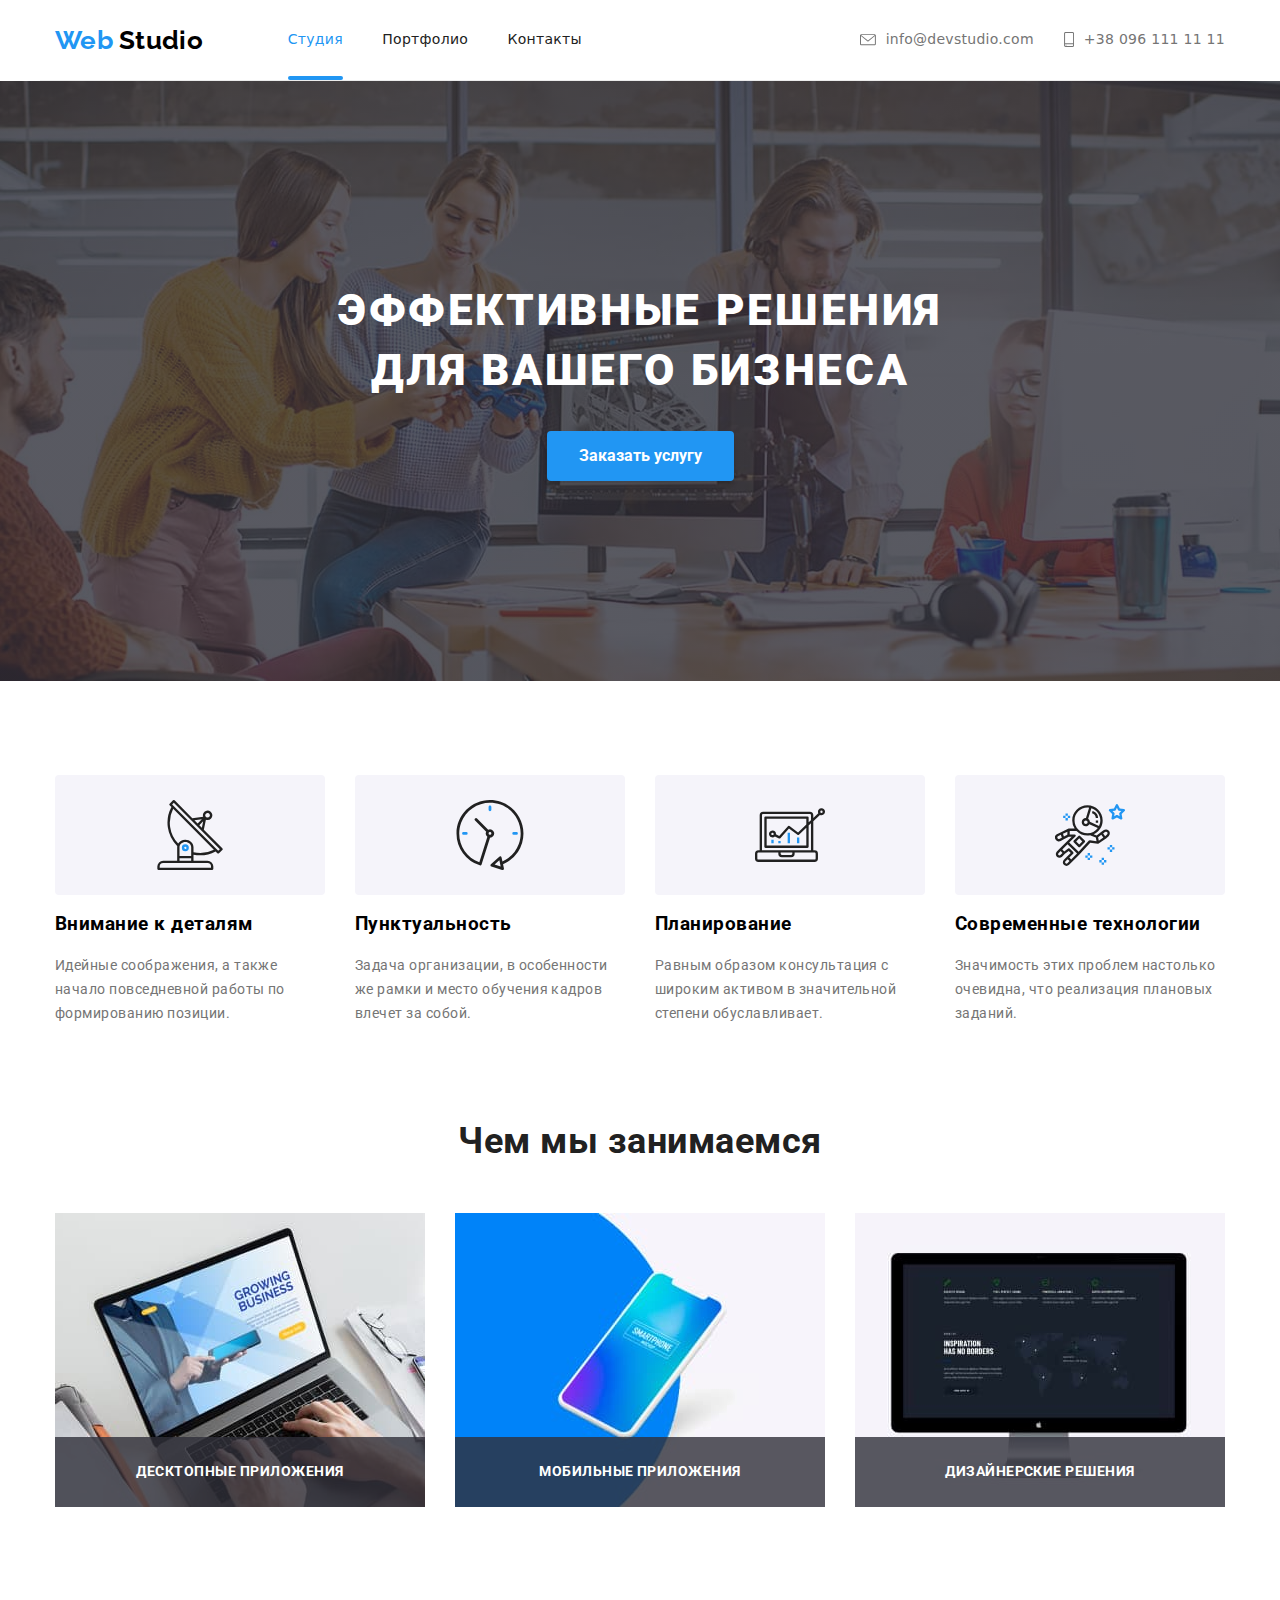
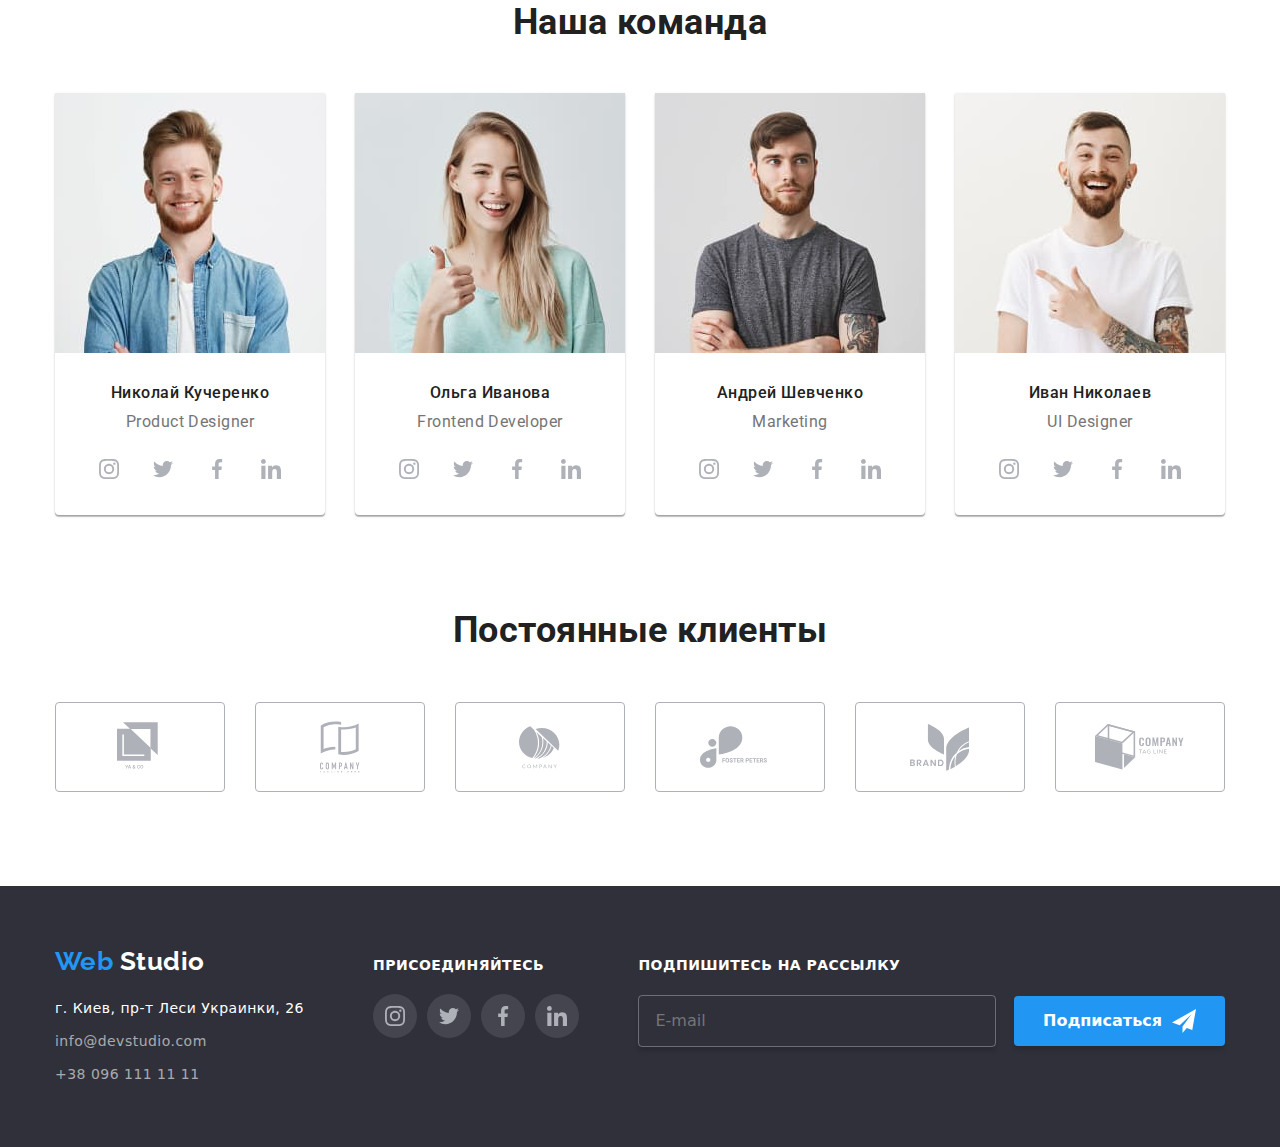
==== commit c85847a7: "Добавляет sass index" ====
--- a/index.html
+++ b/index.html
@@ -472,7 +472,8 @@
           <label class="footer-folow__title" for="folow"
             >Подпишитесь на рассылку</label
           >
-          <div class="folow-box">
+          <br />
+          <div>
             <input
               class="footer-folow__input"
               type="email"
--- a/css/main.min.css
+++ b/css/main.min.css
@@ -1,2 +1,2 @@
-html{-webkit-box-sizing:border-box;box-sizing:border-box}*,*::before,*::after{-webkit-box-sizing:inherit;box-sizing:inherit}body{background-color:#fff;font-family:Roboto,sans-serif;letter-spacing:0.03em}img{display:block;max-width:100%;height:auto}a{text-decoration:none}ul{list-style:none}/*! modern-normalize v0.6.0 | MIT License | https://github.com/sindresorhus/modern-normalize */*,*::before,*::after{-webkit-box-sizing:border-box;box-sizing:border-box}:root{-moz-tab-size:4;-o-tab-size:4;tab-size:4}html{line-height:1.15;-webkit-text-size-adjust:100%}body{margin:0}body{font-family:system-ui,-apple-system,"Segoe UI",Roboto,Helvetica,Arial,sans-serif,"Apple Color Emoji","Segoe UI Emoji"}hr{height:0}abbr[title]{-webkit-text-decoration:underline dotted;text-decoration:underline dotted}b,strong{font-weight:bolder}code,kbd,samp,pre{font-family:ui-monospace, SFMono-Regular, Consolas, 'Liberation Mono', Menlo, monospace;font-size:1em}small{font-size:80%}sub,sup{font-size:75%;line-height:0;position:relative;vertical-align:baseline}sub{bottom:-0.25em}sup{top:-0.5em}button,input,optgroup,select,textarea{font-family:inherit;font-size:100%;line-height:1.15;margin:0}button,select{text-transform:none}button,[type='button'],[type='reset'],[type='submit']{-webkit-appearance:button}button::-moz-focus-inner,[type='button']::-moz-focus-inner,[type='reset']::-moz-focus-inner,[type='submit']::-moz-focus-inner{border-style:none;padding:0}button:-moz-focusring,[type='button']:-moz-focusring,[type='reset']:-moz-focusring,[type='submit']:-moz-focusring{outline:1px dotted ButtonText}fieldset{padding:0.35em 0.75em 0.625em}legend{padding:0}progress{vertical-align:baseline}[type='number']::-webkit-inner-spin-button,[type='number']::-webkit-outer-spin-button{height:auto}[type='search']{-webkit-appearance:textfield;outline-offset:-2px}[type='search']::-webkit-search-decoration{-webkit-appearance:none}::-webkit-file-upload-button{-webkit-appearance:button;font:inherit}summary{display:list-item}.main-index{background-color:#fff;font-family:Roboto,sans-serif;letter-spacing:0.03em}.main-portfolio{background-color:#fff;font-family:Roboto,sans-serif;letter-spacing:0.03em}.features,.work,.team,.clients{padding-top:94px}.header,.features__container,.work__container,.team__container,.clients__container,.footer__container{width:1200px;padding-left:15px;padding-right:15px;margin-left:auto;margin-right:auto}.work__title,.team__title,.clients__title{font-weight:700;font-size:36px;line-height:1.19;color:#212121;margin-top:0;margin-bottom:50px;text-align:center}.features .visually-hidden{position:absolute;width:1px;height:1px;margin:-1px;border:0;padding:0;clip:rect(0 0 0 0);overflow:hidden}.header .logo,.footer .logo{color:#2196f3;font-family:Raleway,sans-serif;font-weight:700;font-size:26px;line-height:1.19;-webkit-transform:color 250ms cubic-bezier(0.4, 0, 0.2, 1);transform:color 250ms cubic-bezier(0.4, 0, 0.2, 1)}.header{letter-spacing:0.02em;font-weight:500;font-size:14px;line-height:1.14;display:-webkit-box;display:-ms-flexbox;display:flex;-webkit-box-align:center;-ms-flex-align:center;align-items:center;border-bottom:1px solid #ececec}.header .logo__studio{color:#000000}.header-nav{margin-right:auto;margin-left:85px}.header-nav__list{width:294px;display:-webkit-box;display:-ms-flexbox;display:flex;-webkit-box-pack:justify;-ms-flex-pack:justify;justify-content:space-between;padding-left:0px;margin:0}.header-nav__item{position:relative;padding-top:32px;padding-bottom:32px}.header-nav__link{color:#212121;-webkit-transition:color 250ms cubic-bezier(0.4, 0, 0.2, 1);transition:color 250ms cubic-bezier(0.4, 0, 0.2, 1)}.header-nav__link:hover,.header-nav__link--active{color:#2196f3}.header-nav__link--active::before{content:'';position:absolute;bottom:0;display:inline-block;width:100%;height:4px;background-color:#2196f3;border-radius:2px}.header-address{display:-webkit-inline-box;display:-ms-inline-flexbox;display:inline-flex;-webkit-box-align:center;-ms-flex-align:center;align-items:center}.header-address__link{color:#757575;font-style:normal;display:-webkit-inline-box;display:-ms-inline-flexbox;display:inline-flex;-webkit-box-align:center;-ms-flex-align:center;align-items:center;-webkit-transform:color 250ms cubic-bezier(0.4, 0, 0.2, 1);transform:color 250ms cubic-bezier(0.4, 0, 0.2, 1)}.header-address__link:hover,.header-address__link:focus,.header-address__link:hover .address-icon,.header-address__link:focus .address-icon{color:#2196f3;fill:#2196f3}.header-address__link--mail{margin-right:30px}.header-address .address-icon{fill:#757575;margin-right:10px;-webkit-transition:fill 250ms cubic-bezier(0.4, 0, 0.2, 1);transition:fill 250ms cubic-bezier(0.4, 0, 0.2, 1)}.hero{background-image:-webkit-gradient(linear, left top, right top, from(rgba(47,48,58,0.8)), to(rgba(47,48,58,0.8))),url("../images/fonpic-opti.jpg");background-image:linear-gradient(to right, rgba(47,48,58,0.8), rgba(47,48,58,0.8)),url("../images/fonpic-opti.jpg");background-repeat:no-repeat;background-position:center;background-size:cover;max-width:1600px;min-height:600px;display:-webkit-box;display:-ms-flexbox;display:flex;-webkit-box-pack:center;-ms-flex-pack:center;justify-content:center;-webkit-box-align:center;-ms-flex-align:center;align-items:center}.hero__container{text-align:center}.hero__title{font-weight:900;font-size:44px;line-height:1.36;color:#fff;margin-top:0;margin-bottom:0;margin-left:auto;margin-right:auto;letter-spacing:0.06em;max-width:700px}.hero__button,.modal__send-btn{display:inline-block;padding:10px 32px;margin-top:30px;border:none;border-radius:4px;font-weight:700;font-size:16px;line-height:1.88;color:#fff;background-color:#2196f3;-webkit-box-shadow:0px 4px 4px rgba(0,0,0,0.15);box-shadow:0px 4px 4px rgba(0,0,0,0.15)}.hero__button .hero__button:focus,.hero__button .modal__send-btn:focus,.hero__button .footer-folow__button:focus,.modal__send-btn .hero__button:focus,.modal__send-btn .modal__send-btn:focus,.modal__send-btn .footer-folow__button:focus{color:#2196f3}.features__title{margin-top:0;margin-bottom:0}.features__list{margin:0;padding:0;display:-webkit-box;display:-ms-flexbox;display:flex}.features__item{margin:0px;width:calc((100% - 3 * 30px) / 4)}.features__item:not(:last-child){margin-right:30px}.features .features-box{width:270px;height:120px;display:-webkit-box;display:-ms-flexbox;display:flex;-webkit-box-pack:center;-ms-flex-pack:center;justify-content:center;-webkit-box-align:center;-ms-flex-align:center;align-items:center;background-color:#f5f4fa;border-radius:4px}.features__icon{width:70px;height:70px}.features__text{font-weight:400;font-size:14px;line-height:1.71;color:#757575;margin:0px}.work__list{-webkit-box-pack:center;-ms-flex-pack:center;justify-content:center;padding-left:0px;margin-top:50px;margin-bottom:0;display:-webkit-box;display:-ms-flexbox;display:flex;text-align:center}.work__item{width:calc((100% - 2 * 30px) / 3);position:relative}.work__item:not(:last-child){margin-right:30px}.work__box{position:absolute;bottom:0;display:-webkit-box;display:-ms-flexbox;display:flex;-webkit-box-pack:center;-ms-flex-pack:center;justify-content:center;-webkit-box-align:center;-ms-flex-align:center;align-items:center;width:100%;height:70px;background:rgba(47,48,58,0.8)}.work__subtitle{margin:0;font-weight:700;font-size:14px;line-height:1.14;text-transform:uppercase;color:#fff}.team__title{margin-top:0}.team__list{display:-webkit-box;display:-ms-flexbox;display:flex;-webkit-box-pack:center;-ms-flex-pack:center;justify-content:center;margin-top:0px;padding-left:0px;font-size:0}.team__item{width:calc((100% - 3 * 30px) / 4);-webkit-box-shadow:0px 2px 1px rgba(0,0,0,0.2),0px 1px 1px rgba(0,0,0,0.14),0px 1px 3px rgba(0,0,0,0.12);box-shadow:0px 2px 1px rgba(0,0,0,0.2),0px 1px 1px rgba(0,0,0,0.14),0px 1px 3px rgba(0,0,0,0.12);border-bottom-left-radius:4px;border-bottom-right-radius:4px}.team__item:not(:last-child){margin-right:30px}.team__subtitle{font-weight:500;color:#212121;margin-top:30px}.team__text{font-weight:400;color:#757575;margin-top:10px}.team__subtitle,.team__text{font-size:16px;line-height:1.19;margin-bottom:0;text-align:center}.soc-links{padding-left:0px;margin-top:16px;margin-bottom:24px;display:-webkit-inline-box;display:-ms-inline-flexbox;display:inline-flex;-webkit-box-pack:center;-ms-flex-pack:center;justify-content:center;-webkit-box-align:center;-ms-flex-align:center;align-items:center;width:100%}.soc-links__item:not(:last-child){margin-right:10px}.soc-links__item{width:44px;height:44px}.soc-links__icon{width:20px;height:20px;border:none;fill:#afb1b8;-webkit-transition:fill 250ms cubic-bezier(0.4, 0, 0.2, 1);transition:fill 250ms cubic-bezier(0.4, 0, 0.2, 1)}.soc-links .soc-link{width:100%;height:100%;display:-webkit-inline-box;display:-ms-inline-flexbox;display:inline-flex;-webkit-box-pack:center;-ms-flex-pack:center;justify-content:center;-webkit-box-align:center;-ms-flex-align:center;align-items:center;border-radius:50%;-webkit-transition:background-color 250ms cubic-bezier(0.4, 0, 0.2, 1);transition:background-color 250ms cubic-bezier(0.4, 0, 0.2, 1)}.soc-links .soc-link:hover{background-color:#2196f3}.soc-links .soc-link:hover .soc-links__icon{fill:#fff}.soc-links .soc-link:focus{color:#2196f3}.clients__list{display:-webkit-box;display:-ms-flexbox;display:flex;-webkit-box-align:center;-ms-flex-align:center;align-items:center;margin-top:0;margin-bottom:0;padding-left:0px}.clients__item{width:calc((100% - 5 * 30px) / 6);height:90px;border:1px solid #afb1b8;border-radius:4px;-webkit-transition:border 250ms cubic-bezier(0.4, 0, 0.2, 1);transition:border 250ms cubic-bezier(0.4, 0, 0.2, 1)}.clients__item:not(:last-child){margin-right:30px}.clients__item:hover,.clients__item:focus{border:1px solid #2196f3;color:#2196f3;fill:#2196f3}.clients__item:hover .clients__icon{fill:#2196f3}.clients__link{width:100%;height:100%;font-size:0;display:-webkit-box;display:-ms-flexbox;display:flex;-webkit-box-pack:center;-ms-flex-pack:center;justify-content:center;-webkit-box-align:center;-ms-flex-align:center;align-items:center}.clients__icon{fill:#afb1b8;-webkit-transition:fill 250ms cubic-bezier(0.4, 0, 0.2, 1);transition:fill 250ms cubic-bezier(0.4, 0, 0.2, 1)}.clients__icon--one{width:45px;height:50px}.clients__icon--two{width:40px;height:52px}.clients__icon--three{width:41px;height:43px}.clients__icon--four{width:80px;height:43px}.clients__icon--five{width:59px;height:47px}.clients__icon--six{width:89px;height:46px}.footer{margin-top:94px;background-color:#2f303a}.footer__container{padding-top:60px;padding-bottom:60px;display:-webkit-box;display:-ms-flexbox;display:flex;-webkit-box-align:stretch;-ms-flex-align:stretch;align-items:stretch}.footer__container .logo__studio--inverse{margin-top:0;margin-bottom:10px;color:#fff}.footer__container .footer-address-cont{-webkit-box-orient:vertical;-webkit-box-direction:normal;-ms-flex-direction:column;flex-direction:column}.footer__container .footer-address-cont .address{font-weight:400;font-size:14px;line-height:1.71;font-style:normal;display:-webkit-box;display:-ms-flexbox;display:flex;-webkit-box-orient:vertical;-webkit-box-direction:normal;-ms-flex-direction:column;flex-direction:column;color:#fff;margin-top:20px}.footer__container .footer-address-cont .address__link{color:rgba(255,255,255,0.6);-webkit-transition:color 250ms cubic-bezier(0.4, 0, 0.2, 1);transition:color 250ms cubic-bezier(0.4, 0, 0.2, 1)}.footer__container .footer-address-cont .address__link--email{margin-top:9px;margin-bottom:9px}.footer__container .footer-soc-links{padding:0;margin-left:69px;font-size:0}.footer__container .footer-soc-links__title{font-weight:700;font-size:14px;line-height:1.14;text-transform:uppercase;padding:0;margin-top:0;margin-bottom:20px;color:#fff}.footer__container .soc-links--footer{margin:0}.footer__container .soc-links--footer .soc-links__item--footer{background-color:rgba(255,255,255,0.1);border-radius:50%}.footer__container .soc-links--footer__icon--footer{fill:#fff}.footer__container .footer-folow{margin-left:auto}.footer__container .footer-folow__title{font-weight:700;font-size:14px;line-height:1.14;text-transform:uppercase;padding:0;margin-bottom:20px;color:#fff}.footer__container .footer-folow__input{width:358px;font-weight:400;font-size:16px;line-height:1.25;color:rgba(255,255,255,0.6);background-color:transparent;padding:15px 16px;border:1px solid rgba(255,255,255,0.3);border-radius:4px;-webkit-box-shadow:0px 4px 4px rgba(0,0,0,0.15);box-shadow:0px 4px 4px rgba(0,0,0,0.15)}.footer__container .footer-folow .footer-folow__button{display:inline-block;padding:10px 29px;margin-top:30px;border:none;border-radius:4px;font-weight:700;font-size:16px;line-height:1.88;color:#fff;background-color:#2196f3;-webkit-box-shadow:0px 4px 4px rgba(0,0,0,0.15);box-shadow:0px 4px 4px rgba(0,0,0,0.15);margin-left:12px}.footer__container .footer-folow .footer-folow__button .hero__button:focus,.footer__container .footer-folow .footer-folow__button .modal__send-btn:focus,.footer__container .footer-folow .footer-folow__button .footer-folow__button:focus{color:#2196f3}.footer__container .footer-folow .footer-folow__button .icon-send{margin-left:10px;fill:#fff}
+html{-webkit-box-sizing:border-box;box-sizing:border-box}*,*::before,*::after{-webkit-box-sizing:inherit;box-sizing:inherit}body{background-color:#fff;font-family:Roboto,sans-serif;letter-spacing:0.03em}img{display:block;max-width:100%;height:auto}a{text-decoration:none}ul{list-style:none}/*! modern-normalize v0.6.0 | MIT License | https://github.com/sindresorhus/modern-normalize */*,*::before,*::after{-webkit-box-sizing:border-box;box-sizing:border-box}:root{-moz-tab-size:4;-o-tab-size:4;tab-size:4}html{line-height:1.15;-webkit-text-size-adjust:100%}body{margin:0}body{font-family:system-ui,-apple-system,"Segoe UI",Roboto,Helvetica,Arial,sans-serif,"Apple Color Emoji","Segoe UI Emoji"}hr{height:0}abbr[title]{-webkit-text-decoration:underline dotted;text-decoration:underline dotted}b,strong{font-weight:bolder}code,kbd,samp,pre{font-family:ui-monospace, SFMono-Regular, Consolas, 'Liberation Mono', Menlo, monospace;font-size:1em}small{font-size:80%}sub,sup{font-size:75%;line-height:0;position:relative;vertical-align:baseline}sub{bottom:-0.25em}sup{top:-0.5em}button,input,optgroup,select,textarea{font-family:inherit;font-size:100%;line-height:1.15;margin:0}button,select{text-transform:none}button,[type='button'],[type='reset'],[type='submit']{-webkit-appearance:button}button::-moz-focus-inner,[type='button']::-moz-focus-inner,[type='reset']::-moz-focus-inner,[type='submit']::-moz-focus-inner{border-style:none;padding:0}button:-moz-focusring,[type='button']:-moz-focusring,[type='reset']:-moz-focusring,[type='submit']:-moz-focusring{outline:1px dotted ButtonText}fieldset{padding:0.35em 0.75em 0.625em}legend{padding:0}progress{vertical-align:baseline}[type='number']::-webkit-inner-spin-button,[type='number']::-webkit-outer-spin-button{height:auto}[type='search']{-webkit-appearance:textfield;outline-offset:-2px}[type='search']::-webkit-search-decoration{-webkit-appearance:none}::-webkit-file-upload-button{-webkit-appearance:button;font:inherit}summary{display:list-item}.main-index{background-color:#fff;font-family:Roboto,sans-serif;letter-spacing:0.03em}.main-portfolio{background-color:#fff;font-family:Roboto,sans-serif;letter-spacing:0.03em}.features,.work,.team,.clients{padding-top:94px}.header,.features__container,.work__container,.team__container,.clients__container,.footer__container{width:1200px;padding-left:15px;padding-right:15px;margin-left:auto;margin-right:auto}.work__title,.team__title,.clients__title{font-weight:700;font-size:36px;line-height:1.19;color:#212121;margin-top:0;margin-bottom:50px;text-align:center}.features .visually-hidden,.checkbox-hidden{position:absolute;width:1px;height:1px;margin:-1px;border:0;padding:0;clip:rect(0 0 0 0);overflow:hidden}.header .logo,.footer .logo{color:#2196f3;font-family:Raleway,sans-serif;font-weight:700;font-size:26px;line-height:1.19;-webkit-transform:color 250ms cubic-bezier(0.4, 0, 0.2, 1);transform:color 250ms cubic-bezier(0.4, 0, 0.2, 1)}.header{letter-spacing:0.02em;font-weight:500;font-size:14px;line-height:1.14;display:-webkit-box;display:-ms-flexbox;display:flex;-webkit-box-align:center;-ms-flex-align:center;align-items:center;border-bottom:1px solid #ececec}.header .logo__studio{color:#000000}.header-nav{margin-right:auto;margin-left:85px}.header-nav__list{width:294px;display:-webkit-box;display:-ms-flexbox;display:flex;-webkit-box-pack:justify;-ms-flex-pack:justify;justify-content:space-between;padding-left:0px;margin:0}.header-nav__item{position:relative;padding-top:32px;padding-bottom:32px}.header-nav__link{color:#212121;-webkit-transition:color 250ms cubic-bezier(0.4, 0, 0.2, 1);transition:color 250ms cubic-bezier(0.4, 0, 0.2, 1)}.header-nav__link:hover,.header-nav__link--active{color:#2196f3}.header-nav__link--active::before{content:'';position:absolute;bottom:0;display:inline-block;width:100%;height:4px;background-color:#2196f3;border-radius:2px}.header-address{display:-webkit-inline-box;display:-ms-inline-flexbox;display:inline-flex;-webkit-box-align:center;-ms-flex-align:center;align-items:center}.header-address__link{color:#757575;font-style:normal;display:-webkit-inline-box;display:-ms-inline-flexbox;display:inline-flex;-webkit-box-align:center;-ms-flex-align:center;align-items:center;-webkit-transform:color 250ms cubic-bezier(0.4, 0, 0.2, 1);transform:color 250ms cubic-bezier(0.4, 0, 0.2, 1)}.header-address__link:hover,.header-address__link:focus,.header-address__link:hover .address-icon,.header-address__link:focus .address-icon{color:#2196f3;fill:#2196f3}.header-address__link--mail{margin-right:30px}.header-address .address-icon{fill:#757575;margin-right:10px;-webkit-transition:fill 250ms cubic-bezier(0.4, 0, 0.2, 1);transition:fill 250ms cubic-bezier(0.4, 0, 0.2, 1)}.hero{background-image:-webkit-gradient(linear, left top, right top, from(rgba(47,48,58,0.8)), to(rgba(47,48,58,0.8))),url("../images/fonpic-opti.jpg");background-image:linear-gradient(to right, rgba(47,48,58,0.8), rgba(47,48,58,0.8)),url("../images/fonpic-opti.jpg");background-repeat:no-repeat;background-position:center;background-size:cover;max-width:1600px;min-height:600px;display:-webkit-box;display:-ms-flexbox;display:flex;-webkit-box-pack:center;-ms-flex-pack:center;justify-content:center;-webkit-box-align:center;-ms-flex-align:center;align-items:center}.hero__container{text-align:center}.hero__title{font-weight:900;font-size:44px;line-height:1.36;color:#fff;margin-top:0;margin-bottom:0;margin-left:auto;margin-right:auto;letter-spacing:0.06em;max-width:700px}.hero__button,.modal__send-btn{display:inline-block;padding:10px 32px;margin-top:30px;border:none;border-radius:4px;font-weight:700;font-size:16px;line-height:1.88;color:#fff;background-color:#2196f3;-webkit-box-shadow:0px 4px 4px rgba(0,0,0,0.15);box-shadow:0px 4px 4px rgba(0,0,0,0.15)}.hero__button .hero__button:focus,.hero__button .modal__send-btn:focus,.hero__button .footer-folow__button:focus,.modal__send-btn .hero__button:focus,.modal__send-btn .modal__send-btn:focus,.modal__send-btn .footer-folow__button:focus{color:#2196f3}.features__title{margin-top:0;margin-bottom:0}.features__list{margin:0;padding:0;display:-webkit-box;display:-ms-flexbox;display:flex}.features__item{margin:0px;width:calc((100% - 3 * 30px) / 4)}.features__item:not(:last-child){margin-right:30px}.features .features-box{width:270px;height:120px;display:-webkit-box;display:-ms-flexbox;display:flex;-webkit-box-pack:center;-ms-flex-pack:center;justify-content:center;-webkit-box-align:center;-ms-flex-align:center;align-items:center;background-color:#f5f4fa;border-radius:4px}.features__icon{width:70px;height:70px}.features__text{font-weight:400;font-size:14px;line-height:1.71;color:#757575;margin:0px}.work__list{-webkit-box-pack:center;-ms-flex-pack:center;justify-content:center;padding-left:0px;margin-top:50px;margin-bottom:0;display:-webkit-box;display:-ms-flexbox;display:flex;text-align:center}.work__item{width:calc((100% - 2 * 30px) / 3);position:relative}.work__item:not(:last-child){margin-right:30px}.work__box{position:absolute;bottom:0;display:-webkit-box;display:-ms-flexbox;display:flex;-webkit-box-pack:center;-ms-flex-pack:center;justify-content:center;-webkit-box-align:center;-ms-flex-align:center;align-items:center;width:100%;height:70px;background:rgba(47,48,58,0.8)}.work__subtitle{margin:0;font-weight:700;font-size:14px;line-height:1.14;text-transform:uppercase;color:#fff}.team__title{margin-top:0}.team__list{display:-webkit-box;display:-ms-flexbox;display:flex;-webkit-box-pack:center;-ms-flex-pack:center;justify-content:center;margin-top:0px;padding-left:0px;font-size:0}.team__item{width:calc((100% - 3 * 30px) / 4);-webkit-box-shadow:0px 2px 1px rgba(0,0,0,0.2),0px 1px 1px rgba(0,0,0,0.14),0px 1px 3px rgba(0,0,0,0.12);box-shadow:0px 2px 1px rgba(0,0,0,0.2),0px 1px 1px rgba(0,0,0,0.14),0px 1px 3px rgba(0,0,0,0.12);border-bottom-left-radius:4px;border-bottom-right-radius:4px}.team__item:not(:last-child){margin-right:30px}.team__subtitle{font-weight:500;color:#212121;margin-top:30px}.team__text{font-weight:400;color:#757575;margin-top:10px}.team__subtitle,.team__text{font-size:16px;line-height:1.19;margin-bottom:0;text-align:center}.soc-links{padding-left:0px;margin-top:16px;margin-bottom:24px;display:-webkit-inline-box;display:-ms-inline-flexbox;display:inline-flex;-webkit-box-pack:center;-ms-flex-pack:center;justify-content:center;-webkit-box-align:center;-ms-flex-align:center;align-items:center;width:100%}.soc-links__item:not(:last-child){margin-right:10px}.soc-links__item{width:44px;height:44px}.soc-links__icon{width:20px;height:20px;border:none;fill:#afb1b8;-webkit-transition:fill 250ms cubic-bezier(0.4, 0, 0.2, 1);transition:fill 250ms cubic-bezier(0.4, 0, 0.2, 1)}.soc-links .soc-link{width:100%;height:100%;display:-webkit-inline-box;display:-ms-inline-flexbox;display:inline-flex;-webkit-box-pack:center;-ms-flex-pack:center;justify-content:center;-webkit-box-align:center;-ms-flex-align:center;align-items:center;border-radius:50%;-webkit-transition:background-color 250ms cubic-bezier(0.4, 0, 0.2, 1);transition:background-color 250ms cubic-bezier(0.4, 0, 0.2, 1)}.soc-links .soc-link:hover{background-color:#2196f3}.soc-links .soc-link:hover .soc-links__icon{fill:#fff}.soc-links .soc-link:focus{color:#2196f3}.clients__list{display:-webkit-box;display:-ms-flexbox;display:flex;-webkit-box-align:center;-ms-flex-align:center;align-items:center;margin-top:0;margin-bottom:0;padding-left:0px}.clients__item{width:calc((100% - 5 * 30px) / 6);height:90px;border:1px solid #afb1b8;border-radius:4px;-webkit-transition:border 250ms cubic-bezier(0.4, 0, 0.2, 1);transition:border 250ms cubic-bezier(0.4, 0, 0.2, 1)}.clients__item:not(:last-child){margin-right:30px}.clients__item:hover,.clients__item:focus{border:1px solid #2196f3;color:#2196f3;fill:#2196f3}.clients__item:hover .clients__icon{fill:#2196f3}.clients__link{width:100%;height:100%;font-size:0;display:-webkit-box;display:-ms-flexbox;display:flex;-webkit-box-pack:center;-ms-flex-pack:center;justify-content:center;-webkit-box-align:center;-ms-flex-align:center;align-items:center}.clients__icon{fill:#afb1b8;-webkit-transition:fill 250ms cubic-bezier(0.4, 0, 0.2, 1);transition:fill 250ms cubic-bezier(0.4, 0, 0.2, 1)}.clients__icon--one{width:45px;height:50px}.clients__icon--two{width:40px;height:52px}.clients__icon--three{width:41px;height:43px}.clients__icon--four{width:80px;height:43px}.clients__icon--five{width:59px;height:47px}.clients__icon--six{width:89px;height:46px}.footer{margin-top:94px;background-color:#2f303a}.footer__container{padding-top:60px;padding-bottom:60px;display:-webkit-box;display:-ms-flexbox;display:flex;-webkit-box-align:baseline;-ms-flex-align:baseline;align-items:baseline}.footer__container .logo__studio--inverse{margin-top:0;margin-bottom:10px;color:#fff}.footer__container .footer-address-cont{-webkit-box-orient:vertical;-webkit-box-direction:normal;-ms-flex-direction:column;flex-direction:column}.footer__container .footer-address-cont .address{font-weight:400;font-size:14px;line-height:1.71;font-style:normal;display:-webkit-box;display:-ms-flexbox;display:flex;-webkit-box-orient:vertical;-webkit-box-direction:normal;-ms-flex-direction:column;flex-direction:column;color:#fff;margin-top:20px}.footer__container .footer-address-cont .address__link{color:rgba(255,255,255,0.6);-webkit-transition:color 250ms cubic-bezier(0.4, 0, 0.2, 1);transition:color 250ms cubic-bezier(0.4, 0, 0.2, 1)}.footer__container .footer-address-cont .address__link--email{margin-top:9px;margin-bottom:9px}.footer__container .footer-soc-links{padding:0;margin-left:69px;font-size:0}.footer__container .footer-soc-links__title{font-weight:700;font-size:14px;line-height:1.14;text-transform:uppercase;padding:0;margin-top:0;margin-bottom:20px;color:#fff}.footer__container .soc-links--footer{margin:0}.footer__container .soc-links--footer .soc-links__item--footer{background-color:rgba(255,255,255,0.1);border-radius:50%}.footer__container .soc-links--footer__icon--footer{fill:#fff}.footer__container .footer-folow{margin-left:auto}.footer__container .footer-folow__title{font-weight:700;font-size:14px;line-height:1.14;text-transform:uppercase;padding:0;margin-bottom:20px;color:#fff}.footer__container .footer-folow__input{width:358px;font-weight:400;font-size:16px;line-height:1.25;color:rgba(255,255,255,0.6);background-color:transparent;margin-top:20px;padding:15px 16px;border:1px solid rgba(255,255,255,0.3);border-radius:4px;-webkit-box-shadow:0px 4px 4px rgba(0,0,0,0.15);box-shadow:0px 4px 4px rgba(0,0,0,0.15)}.footer__container .footer-folow .footer-folow__button{display:inline-block;padding:10px 29px;margin-top:30px;border:none;border-radius:4px;font-weight:700;font-size:16px;line-height:1.88;color:#fff;background-color:#2196f3;-webkit-box-shadow:0px 4px 4px rgba(0,0,0,0.15);box-shadow:0px 4px 4px rgba(0,0,0,0.15);display:-webkit-inline-box;display:-ms-inline-flexbox;display:inline-flex;-webkit-box-align:center;-ms-flex-align:center;align-items:center;margin-top:0;margin-left:12px}.footer__container .footer-folow .footer-folow__button .hero__button:focus,.footer__container .footer-folow .footer-folow__button .modal__send-btn:focus,.footer__container .footer-folow .footer-folow__button .footer-folow__button:focus{color:#2196f3}.footer__container .footer-folow .footer-folow__button .icon-send{margin-left:10px;fill:#fff}.backdrop{position:fixed;top:0;left:0;width:100%;height:100%;background-color:rgba(0,0,0,0.2);opacity:1;visibility:visible;-webkit-transition:opacity 250ms cubic-bezier(0.4, 0, 0.2, 1);transition:opacity 250ms cubic-bezier(0.4, 0, 0.2, 1)}.backdrop--is-hidden{opacity:0;pointer-events:none;visibility:hidden}.modal .backdrop--is-hidden{top:50%;left:50%;-webkit-transform:translate(-50%, -50%) scale(0.1);transform:translate(-50%, -50%) scale(0.1)}.modal{position:absolute;top:50%;left:50%;-webkit-transform:translate(-50%, -50%) scale(1);transform:translate(-50%, -50%) scale(1);width:528px;height:580px;padding:40px;background-color:#fff;-webkit-box-shadow:0px 2px 1px rgba(0,0,0,0.2),0px 1px 1px rgba(0,0,0,0.14),0px 1px 3px rgba(0,0,0,0.12);box-shadow:0px 2px 1px rgba(0,0,0,0.2),0px 1px 1px rgba(0,0,0,0.14),0px 1px 3px rgba(0,0,0,0.12);border-radius:4px;-webkit-transition:-webkit-transform 250ms cubic-bezier(0.4, 0, 0.2, 1);transition:-webkit-transform 250ms cubic-bezier(0.4, 0, 0.2, 1);transition:transform 250ms cubic-bezier(0.4, 0, 0.2, 1);transition:transform 250ms cubic-bezier(0.4, 0, 0.2, 1), -webkit-transform 250ms cubic-bezier(0.4, 0, 0.2, 1)}.modal__close-icon{border:none;padding:0;margin:0;border:none;--color3: rgba(0, 0, 0, 0.1);display:-webkit-box;display:-ms-flexbox;display:flex;-webkit-box-pack:center;-ms-flex-pack:center;justify-content:center;-webkit-box-align:center;-ms-flex-align:center;align-items:center}.modal__title{min-width:449px;font-weight:700;font-size:20px;line-height:1.15;text-align:center;margin:0 0 30px}.modal__send-btn{padding:10px 55px;display:block;margin-left:auto;margin-right:auto}.modal__send-btn:focus{color:#2196f3}.modal__input{width:100%;height:40px;padding:12px 18px 12px 42px;margin:0;border:1px solid rgba(33,33,33,0.2);border-radius:4px;outline:0px}.modal__input:focus{border-color:#2196f3}.modal__input--comment{padding:12px 16px;resize:none;height:100%;margin-bottom:0}.modal__item-check{margin-top:20px;margin-bottom:30px;font-family:Roboto;font-weight:400;font-size:14px;line-height:1.71;color:#757575}.modal__label-check{display:-webkit-box;display:-ms-flexbox;display:flex;-webkit-box-align:center;-ms-flex-align:center;align-items:center;-webkit-box-pack:center;-ms-flex-pack:center;justify-content:center}.modal__close-btn{position:absolute;top:8px;right:8px;width:30px;height:30px;padding:0;margin:0;background-color:transparent;border:none}.modal__close-btn:hover{fill:#2196f3;--color2: $accent-color}.modal__check-icon{display:inline-block;margin-right:5px;width:15px;height:16px;border:2px solid black;border-radius:20%;-webkit-transition:checked 250ms cubic-bezier(0.4, 0, 0.2, 1);transition:checked 250ms cubic-bezier(0.4, 0, 0.2, 1)}.checkbox-hidden:checked+.modal__check-icon{background-color:#2196f3;border-color:#2196f3;background-image:url(../images/modal-check.svg);background-size:contain;background-origin:border-box}.modal__box-icon{position:absolute;display:inline-block;top:50%;left:16px;-webkit-transform:translateY(-50%);transform:translateY(-50%);-webkit-transition:-webkit-transform 250ms cubic-bezier(0.4, 0, 0.2, 1);transition:-webkit-transform 250ms cubic-bezier(0.4, 0, 0.2, 1);transition:transform 250ms cubic-bezier(0.4, 0, 0.2, 1);transition:transform 250ms cubic-bezier(0.4, 0, 0.2, 1), -webkit-transform 250ms cubic-bezier(0.4, 0, 0.2, 1);pointer-events:none}.modal__check-link{text-decoration:underline}.modal__input:focus{color:#2196f3}.modal-item{position:relative}.modal-item:not(:last-child){margin-bottom:28px}.modal-item--comment{position:relative;height:120px}.modal__label{position:absolute;top:50%;left:42px;display:inline-block;-webkit-transform:translateY(-50%);transform:translateY(-50%);font-weight:400;font-size:14px;line-height:1.14px;letter-spacing:0.01em;color:#757575;-webkit-transition:-webkit-transform 250ms cubic-bezier(0.4, 0, 0.2, 1);transition:-webkit-transform 250ms cubic-bezier(0.4, 0, 0.2, 1);transition:transform 250ms cubic-bezier(0.4, 0, 0.2, 1);transition:transform 250ms cubic-bezier(0.4, 0, 0.2, 1), -webkit-transform 250ms cubic-bezier(0.4, 0, 0.2, 1)}.modal-item:focus-within .modal__label,.modal__input:not(:placeholder-shown)+.modal__label{-webkit-transform:translateX(-26px) translateY(-32px);transform:translateX(-26px) translateY(-32px);fill:#2196f3;color:#2196f3}.modal__label--comment{top:20px;left:16px}.modal-item--comment:focus-within .modal__label,.modal__input--comment:not(:placeholder-shown)+.modal__label{-webkit-transform:translateY(-32px);transform:translateY(-32px)}.modal-item-icon{fill:#212121}.modal-item:focus-within .modal-item-icon{fill:#2196f3;color:#2196f3}
 /*# sourceMappingURL=main.min.css.map */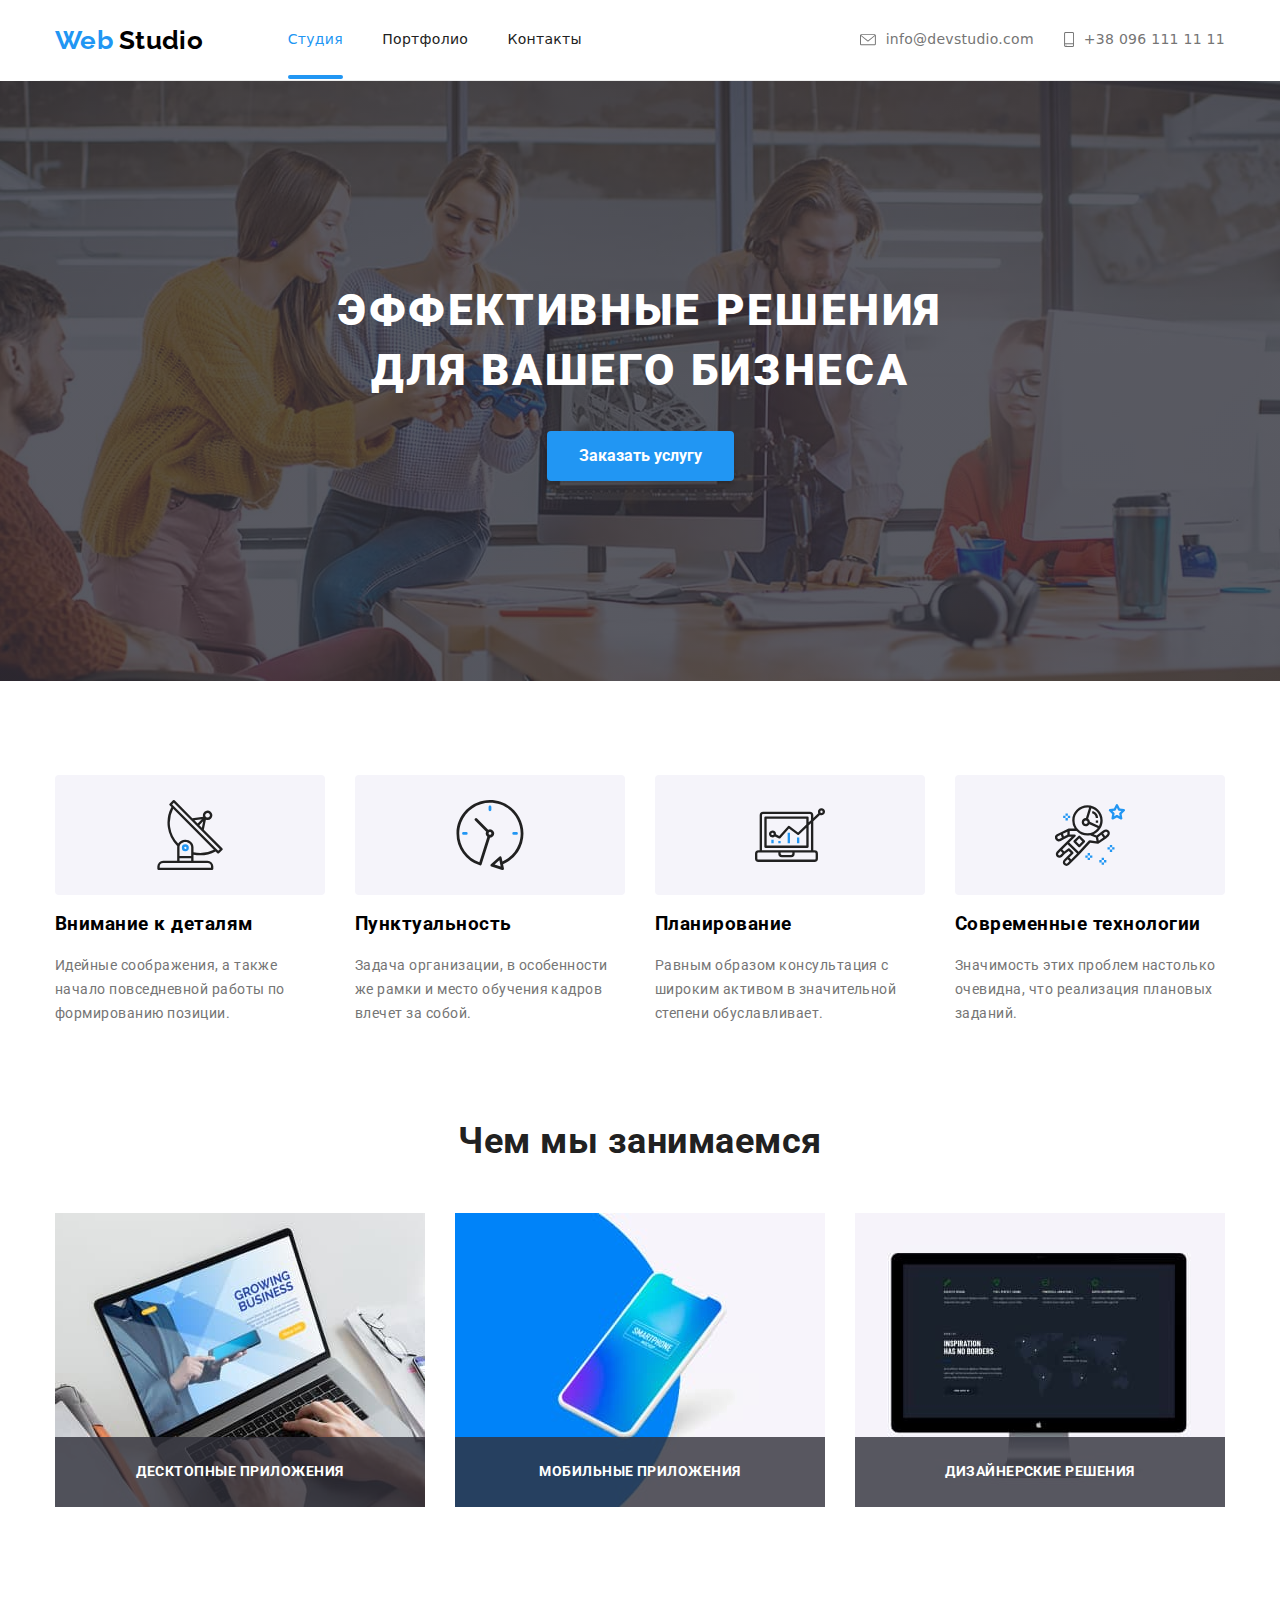
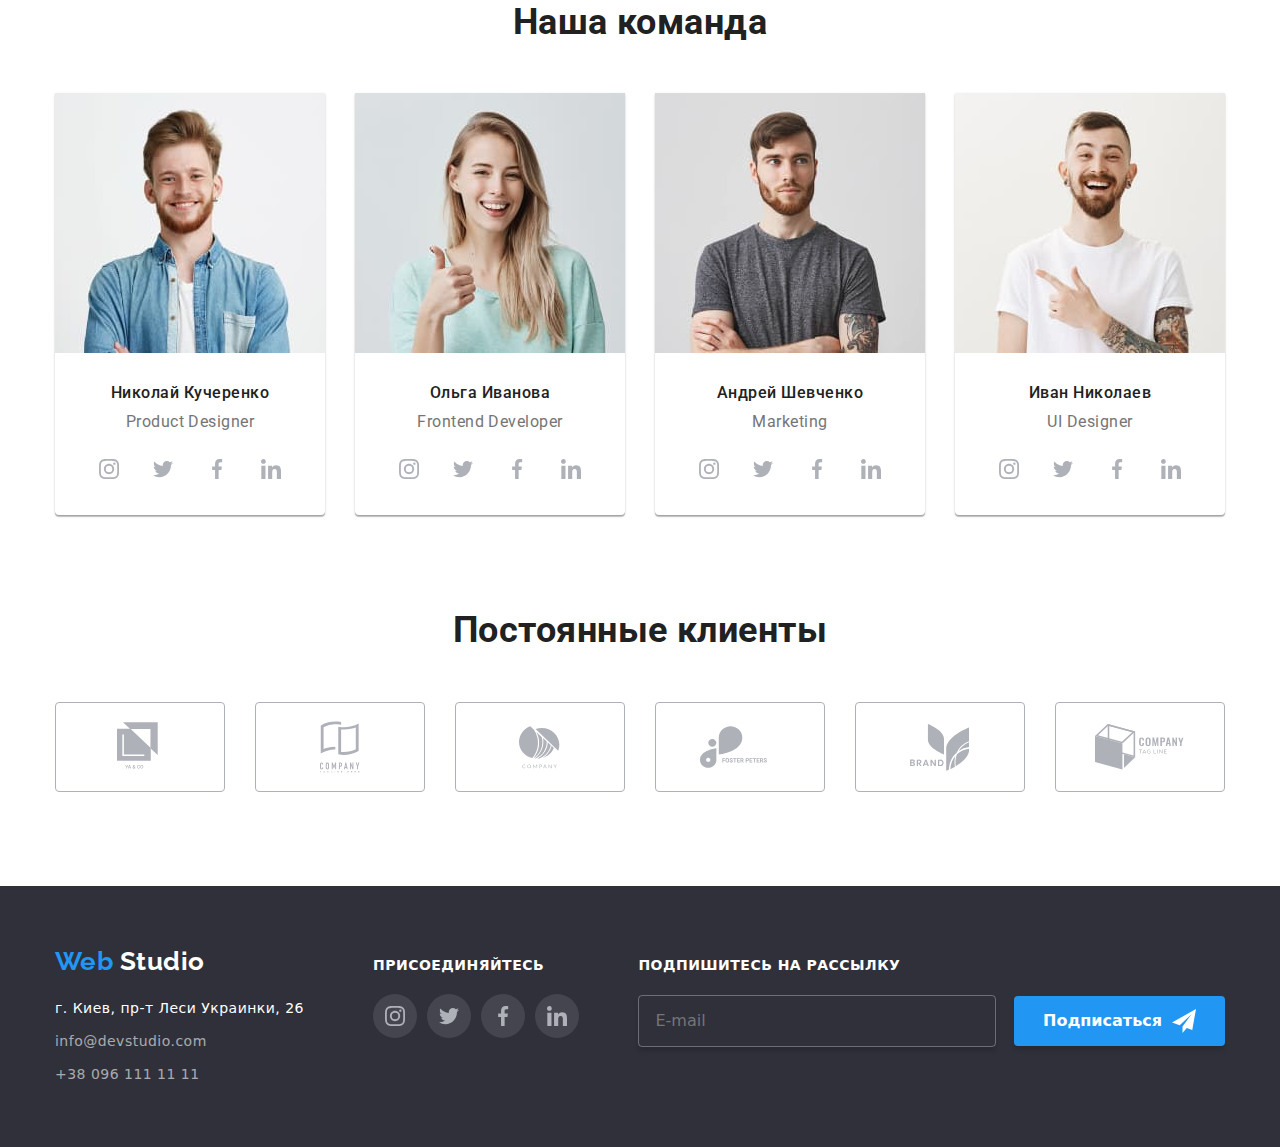
==== commit 4e9ca48f: "Правки по ховеру и фокусу" ====
--- a/index.html
+++ b/index.html
@@ -144,7 +144,7 @@
           <h2 class="work__title">Чем мы занимаемся</h2>
           <ul class="work__list">
             <li class="work__item">
-              <a href="">
+              <a class="work__link" href="">
                 <img
                   class="work__img"
                   src="./images/desktop-opti.jpg"
@@ -157,7 +157,7 @@
               </a>
             </li>
             <li class="work__item">
-              <a href="">
+              <a class="work__link" href="">
                 <img
                   class="work__img"
                   src="./images/mobile-opti.jpg"
@@ -170,7 +170,7 @@
               </a>
             </li>
             <li class="work__item">
-              <a href="">
+              <a class="work__link" href="">
                 <img
                   class="work__img"
                   src="./images/design-opti.jpg"
@@ -481,7 +481,7 @@
               id="folow"
               placeholder="E-mail"
             />
-            <button type="button" class="footer-folow__button">
+            <button type="submit" class="footer-folow__button">
               Подписаться
               <svg class="icon-send" width="24" height="24">
                 <use href="./images/sprite.svg#icon-send"></use>
--- a/css/main.min.css
+++ b/css/main.min.css
@@ -1,2 +1,2 @@
-html{-webkit-box-sizing:border-box;box-sizing:border-box}*,*::before,*::after{-webkit-box-sizing:inherit;box-sizing:inherit}body{background-color:#fff;font-family:Roboto,sans-serif;letter-spacing:0.03em}img{display:block;max-width:100%;height:auto}a{text-decoration:none}ul{list-style:none}/*! modern-normalize v0.6.0 | MIT License | https://github.com/sindresorhus/modern-normalize */*,*::before,*::after{-webkit-box-sizing:border-box;box-sizing:border-box}:root{-moz-tab-size:4;-o-tab-size:4;tab-size:4}html{line-height:1.15;-webkit-text-size-adjust:100%}body{margin:0}body{font-family:system-ui,-apple-system,"Segoe UI",Roboto,Helvetica,Arial,sans-serif,"Apple Color Emoji","Segoe UI Emoji"}hr{height:0}abbr[title]{-webkit-text-decoration:underline dotted;text-decoration:underline dotted}b,strong{font-weight:bolder}code,kbd,samp,pre{font-family:ui-monospace, SFMono-Regular, Consolas, 'Liberation Mono', Menlo, monospace;font-size:1em}small{font-size:80%}sub,sup{font-size:75%;line-height:0;position:relative;vertical-align:baseline}sub{bottom:-0.25em}sup{top:-0.5em}button,input,optgroup,select,textarea{font-family:inherit;font-size:100%;line-height:1.15;margin:0}button,select{text-transform:none}button,[type='button'],[type='reset'],[type='submit']{-webkit-appearance:button}button::-moz-focus-inner,[type='button']::-moz-focus-inner,[type='reset']::-moz-focus-inner,[type='submit']::-moz-focus-inner{border-style:none;padding:0}button:-moz-focusring,[type='button']:-moz-focusring,[type='reset']:-moz-focusring,[type='submit']:-moz-focusring{outline:1px dotted ButtonText}fieldset{padding:0.35em 0.75em 0.625em}legend{padding:0}progress{vertical-align:baseline}[type='number']::-webkit-inner-spin-button,[type='number']::-webkit-outer-spin-button{height:auto}[type='search']{-webkit-appearance:textfield;outline-offset:-2px}[type='search']::-webkit-search-decoration{-webkit-appearance:none}::-webkit-file-upload-button{-webkit-appearance:button;font:inherit}summary{display:list-item}.main-index{background-color:#fff;font-family:Roboto,sans-serif;letter-spacing:0.03em}.main-portfolio{background-color:#fff;font-family:Roboto,sans-serif;letter-spacing:0.03em}.features,.work,.team,.clients{padding-top:94px}.header,.features__container,.work__container,.team__container,.clients__container,.footer__container{width:1200px;padding-left:15px;padding-right:15px;margin-left:auto;margin-right:auto}.work__title,.team__title,.clients__title{font-weight:700;font-size:36px;line-height:1.19;color:#212121;margin-top:0;margin-bottom:50px;text-align:center}.features .visually-hidden,.checkbox-hidden{position:absolute;width:1px;height:1px;margin:-1px;border:0;padding:0;clip:rect(0 0 0 0);overflow:hidden}.header .logo,.footer .logo{color:#2196f3;font-family:Raleway,sans-serif;font-weight:700;font-size:26px;line-height:1.19;-webkit-transform:color 250ms cubic-bezier(0.4, 0, 0.2, 1);transform:color 250ms cubic-bezier(0.4, 0, 0.2, 1)}.header{letter-spacing:0.02em;font-weight:500;font-size:14px;line-height:1.14;display:-webkit-box;display:-ms-flexbox;display:flex;-webkit-box-align:center;-ms-flex-align:center;align-items:center;border-bottom:1px solid #ececec}.header .logo__studio{color:#000000}.header-nav{margin-right:auto;margin-left:85px}.header-nav__list{width:294px;display:-webkit-box;display:-ms-flexbox;display:flex;-webkit-box-pack:justify;-ms-flex-pack:justify;justify-content:space-between;padding-left:0px;margin:0}.header-nav__item{position:relative;padding-top:32px;padding-bottom:32px}.header-nav__link{color:#212121;-webkit-transition:color 250ms cubic-bezier(0.4, 0, 0.2, 1);transition:color 250ms cubic-bezier(0.4, 0, 0.2, 1)}.header-nav__link:hover,.header-nav__link--active{color:#2196f3}.header-nav__link--active::before{content:'';position:absolute;bottom:0;display:inline-block;width:100%;height:4px;background-color:#2196f3;border-radius:2px}.header-address{display:-webkit-inline-box;display:-ms-inline-flexbox;display:inline-flex;-webkit-box-align:center;-ms-flex-align:center;align-items:center}.header-address__link{color:#757575;font-style:normal;display:-webkit-inline-box;display:-ms-inline-flexbox;display:inline-flex;-webkit-box-align:center;-ms-flex-align:center;align-items:center;-webkit-transform:color 250ms cubic-bezier(0.4, 0, 0.2, 1);transform:color 250ms cubic-bezier(0.4, 0, 0.2, 1)}.header-address__link:hover,.header-address__link:focus,.header-address__link:hover .address-icon,.header-address__link:focus .address-icon{color:#2196f3;fill:#2196f3}.header-address__link--mail{margin-right:30px}.header-address .address-icon{fill:#757575;margin-right:10px;-webkit-transition:fill 250ms cubic-bezier(0.4, 0, 0.2, 1);transition:fill 250ms cubic-bezier(0.4, 0, 0.2, 1)}.hero{background-image:-webkit-gradient(linear, left top, right top, from(rgba(47,48,58,0.8)), to(rgba(47,48,58,0.8))),url("../images/fonpic-opti.jpg");background-image:linear-gradient(to right, rgba(47,48,58,0.8), rgba(47,48,58,0.8)),url("../images/fonpic-opti.jpg");background-repeat:no-repeat;background-position:center;background-size:cover;max-width:1600px;min-height:600px;display:-webkit-box;display:-ms-flexbox;display:flex;-webkit-box-pack:center;-ms-flex-pack:center;justify-content:center;-webkit-box-align:center;-ms-flex-align:center;align-items:center}.hero__container{text-align:center}.hero__title{font-weight:900;font-size:44px;line-height:1.36;color:#fff;margin-top:0;margin-bottom:0;margin-left:auto;margin-right:auto;letter-spacing:0.06em;max-width:700px}.hero__button,.modal__send-btn{display:inline-block;padding:10px 32px;margin-top:30px;border:none;border-radius:4px;font-weight:700;font-size:16px;line-height:1.88;color:#fff;background-color:#2196f3;-webkit-box-shadow:0px 4px 4px rgba(0,0,0,0.15);box-shadow:0px 4px 4px rgba(0,0,0,0.15)}.hero__button .hero__button:focus,.hero__button .modal__send-btn:focus,.hero__button .footer-folow__button:focus,.modal__send-btn .hero__button:focus,.modal__send-btn .modal__send-btn:focus,.modal__send-btn .footer-folow__button:focus{color:#2196f3}.features__title{margin-top:0;margin-bottom:0}.features__list{margin:0;padding:0;display:-webkit-box;display:-ms-flexbox;display:flex}.features__item{margin:0px;width:calc((100% - 3 * 30px) / 4)}.features__item:not(:last-child){margin-right:30px}.features .features-box{width:270px;height:120px;display:-webkit-box;display:-ms-flexbox;display:flex;-webkit-box-pack:center;-ms-flex-pack:center;justify-content:center;-webkit-box-align:center;-ms-flex-align:center;align-items:center;background-color:#f5f4fa;border-radius:4px}.features__icon{width:70px;height:70px}.features__text{font-weight:400;font-size:14px;line-height:1.71;color:#757575;margin:0px}.work__list{-webkit-box-pack:center;-ms-flex-pack:center;justify-content:center;padding-left:0px;margin-top:50px;margin-bottom:0;display:-webkit-box;display:-ms-flexbox;display:flex;text-align:center}.work__item{width:calc((100% - 2 * 30px) / 3);position:relative}.work__item:not(:last-child){margin-right:30px}.work__box{position:absolute;bottom:0;display:-webkit-box;display:-ms-flexbox;display:flex;-webkit-box-pack:center;-ms-flex-pack:center;justify-content:center;-webkit-box-align:center;-ms-flex-align:center;align-items:center;width:100%;height:70px;background:rgba(47,48,58,0.8)}.work__subtitle{margin:0;font-weight:700;font-size:14px;line-height:1.14;text-transform:uppercase;color:#fff}.team__title{margin-top:0}.team__list{display:-webkit-box;display:-ms-flexbox;display:flex;-webkit-box-pack:center;-ms-flex-pack:center;justify-content:center;margin-top:0px;padding-left:0px;font-size:0}.team__item{width:calc((100% - 3 * 30px) / 4);-webkit-box-shadow:0px 2px 1px rgba(0,0,0,0.2),0px 1px 1px rgba(0,0,0,0.14),0px 1px 3px rgba(0,0,0,0.12);box-shadow:0px 2px 1px rgba(0,0,0,0.2),0px 1px 1px rgba(0,0,0,0.14),0px 1px 3px rgba(0,0,0,0.12);border-bottom-left-radius:4px;border-bottom-right-radius:4px}.team__item:not(:last-child){margin-right:30px}.team__subtitle{font-weight:500;color:#212121;margin-top:30px}.team__text{font-weight:400;color:#757575;margin-top:10px}.team__subtitle,.team__text{font-size:16px;line-height:1.19;margin-bottom:0;text-align:center}.soc-links{padding-left:0px;margin-top:16px;margin-bottom:24px;display:-webkit-inline-box;display:-ms-inline-flexbox;display:inline-flex;-webkit-box-pack:center;-ms-flex-pack:center;justify-content:center;-webkit-box-align:center;-ms-flex-align:center;align-items:center;width:100%}.soc-links__item:not(:last-child){margin-right:10px}.soc-links__item{width:44px;height:44px}.soc-links__icon{width:20px;height:20px;border:none;fill:#afb1b8;-webkit-transition:fill 250ms cubic-bezier(0.4, 0, 0.2, 1);transition:fill 250ms cubic-bezier(0.4, 0, 0.2, 1)}.soc-links .soc-link{width:100%;height:100%;display:-webkit-inline-box;display:-ms-inline-flexbox;display:inline-flex;-webkit-box-pack:center;-ms-flex-pack:center;justify-content:center;-webkit-box-align:center;-ms-flex-align:center;align-items:center;border-radius:50%;-webkit-transition:background-color 250ms cubic-bezier(0.4, 0, 0.2, 1);transition:background-color 250ms cubic-bezier(0.4, 0, 0.2, 1)}.soc-links .soc-link:hover{background-color:#2196f3}.soc-links .soc-link:hover .soc-links__icon{fill:#fff}.soc-links .soc-link:focus{color:#2196f3}.clients__list{display:-webkit-box;display:-ms-flexbox;display:flex;-webkit-box-align:center;-ms-flex-align:center;align-items:center;margin-top:0;margin-bottom:0;padding-left:0px}.clients__item{width:calc((100% - 5 * 30px) / 6);height:90px;border:1px solid #afb1b8;border-radius:4px;-webkit-transition:border 250ms cubic-bezier(0.4, 0, 0.2, 1);transition:border 250ms cubic-bezier(0.4, 0, 0.2, 1)}.clients__item:not(:last-child){margin-right:30px}.clients__item:hover,.clients__item:focus{border:1px solid #2196f3;color:#2196f3;fill:#2196f3}.clients__item:hover .clients__icon{fill:#2196f3}.clients__link{width:100%;height:100%;font-size:0;display:-webkit-box;display:-ms-flexbox;display:flex;-webkit-box-pack:center;-ms-flex-pack:center;justify-content:center;-webkit-box-align:center;-ms-flex-align:center;align-items:center}.clients__icon{fill:#afb1b8;-webkit-transition:fill 250ms cubic-bezier(0.4, 0, 0.2, 1);transition:fill 250ms cubic-bezier(0.4, 0, 0.2, 1)}.clients__icon--one{width:45px;height:50px}.clients__icon--two{width:40px;height:52px}.clients__icon--three{width:41px;height:43px}.clients__icon--four{width:80px;height:43px}.clients__icon--five{width:59px;height:47px}.clients__icon--six{width:89px;height:46px}.footer{margin-top:94px;background-color:#2f303a}.footer__container{padding-top:60px;padding-bottom:60px;display:-webkit-box;display:-ms-flexbox;display:flex;-webkit-box-align:baseline;-ms-flex-align:baseline;align-items:baseline}.footer__container .logo__studio--inverse{margin-top:0;margin-bottom:10px;color:#fff}.footer__container .footer-address-cont{-webkit-box-orient:vertical;-webkit-box-direction:normal;-ms-flex-direction:column;flex-direction:column}.footer__container .footer-address-cont .address{font-weight:400;font-size:14px;line-height:1.71;font-style:normal;display:-webkit-box;display:-ms-flexbox;display:flex;-webkit-box-orient:vertical;-webkit-box-direction:normal;-ms-flex-direction:column;flex-direction:column;color:#fff;margin-top:20px}.footer__container .footer-address-cont .address__link{color:rgba(255,255,255,0.6);-webkit-transition:color 250ms cubic-bezier(0.4, 0, 0.2, 1);transition:color 250ms cubic-bezier(0.4, 0, 0.2, 1)}.footer__container .footer-address-cont .address__link--email{margin-top:9px;margin-bottom:9px}.footer__container .footer-soc-links{padding:0;margin-left:69px;font-size:0}.footer__container .footer-soc-links__title{font-weight:700;font-size:14px;line-height:1.14;text-transform:uppercase;padding:0;margin-top:0;margin-bottom:20px;color:#fff}.footer__container .soc-links--footer{margin:0}.footer__container .soc-links--footer .soc-links__item--footer{background-color:rgba(255,255,255,0.1);border-radius:50%}.footer__container .soc-links--footer__icon--footer{fill:#fff}.footer__container .footer-folow{margin-left:auto}.footer__container .footer-folow__title{font-weight:700;font-size:14px;line-height:1.14;text-transform:uppercase;padding:0;margin-bottom:20px;color:#fff}.footer__container .footer-folow__input{width:358px;font-weight:400;font-size:16px;line-height:1.25;color:rgba(255,255,255,0.6);background-color:transparent;margin-top:20px;padding:15px 16px;border:1px solid rgba(255,255,255,0.3);border-radius:4px;-webkit-box-shadow:0px 4px 4px rgba(0,0,0,0.15);box-shadow:0px 4px 4px rgba(0,0,0,0.15)}.footer__container .footer-folow .footer-folow__button{display:inline-block;padding:10px 29px;margin-top:30px;border:none;border-radius:4px;font-weight:700;font-size:16px;line-height:1.88;color:#fff;background-color:#2196f3;-webkit-box-shadow:0px 4px 4px rgba(0,0,0,0.15);box-shadow:0px 4px 4px rgba(0,0,0,0.15);display:-webkit-inline-box;display:-ms-inline-flexbox;display:inline-flex;-webkit-box-align:center;-ms-flex-align:center;align-items:center;margin-top:0;margin-left:12px}.footer__container .footer-folow .footer-folow__button .hero__button:focus,.footer__container .footer-folow .footer-folow__button .modal__send-btn:focus,.footer__container .footer-folow .footer-folow__button .footer-folow__button:focus{color:#2196f3}.footer__container .footer-folow .footer-folow__button .icon-send{margin-left:10px;fill:#fff}.backdrop{position:fixed;top:0;left:0;width:100%;height:100%;background-color:rgba(0,0,0,0.2);opacity:1;visibility:visible;-webkit-transition:opacity 250ms cubic-bezier(0.4, 0, 0.2, 1);transition:opacity 250ms cubic-bezier(0.4, 0, 0.2, 1)}.backdrop--is-hidden{opacity:0;pointer-events:none;visibility:hidden}.modal .backdrop--is-hidden{top:50%;left:50%;-webkit-transform:translate(-50%, -50%) scale(0.1);transform:translate(-50%, -50%) scale(0.1)}.modal{position:absolute;top:50%;left:50%;-webkit-transform:translate(-50%, -50%) scale(1);transform:translate(-50%, -50%) scale(1);width:528px;height:580px;padding:40px;background-color:#fff;-webkit-box-shadow:0px 2px 1px rgba(0,0,0,0.2),0px 1px 1px rgba(0,0,0,0.14),0px 1px 3px rgba(0,0,0,0.12);box-shadow:0px 2px 1px rgba(0,0,0,0.2),0px 1px 1px rgba(0,0,0,0.14),0px 1px 3px rgba(0,0,0,0.12);border-radius:4px;-webkit-transition:-webkit-transform 250ms cubic-bezier(0.4, 0, 0.2, 1);transition:-webkit-transform 250ms cubic-bezier(0.4, 0, 0.2, 1);transition:transform 250ms cubic-bezier(0.4, 0, 0.2, 1);transition:transform 250ms cubic-bezier(0.4, 0, 0.2, 1), -webkit-transform 250ms cubic-bezier(0.4, 0, 0.2, 1)}.modal__close-icon{border:none;padding:0;margin:0;border:none;--color3: rgba(0, 0, 0, 0.1);display:-webkit-box;display:-ms-flexbox;display:flex;-webkit-box-pack:center;-ms-flex-pack:center;justify-content:center;-webkit-box-align:center;-ms-flex-align:center;align-items:center}.modal__title{min-width:449px;font-weight:700;font-size:20px;line-height:1.15;text-align:center;margin:0 0 30px}.modal__send-btn{padding:10px 55px;display:block;margin-left:auto;margin-right:auto}.modal__send-btn:focus{color:#2196f3}.modal__input{width:100%;height:40px;padding:12px 18px 12px 42px;margin:0;border:1px solid rgba(33,33,33,0.2);border-radius:4px;outline:0px}.modal__input:focus{border-color:#2196f3}.modal__input--comment{padding:12px 16px;resize:none;height:100%;margin-bottom:0}.modal__item-check{margin-top:20px;margin-bottom:30px;font-family:Roboto;font-weight:400;font-size:14px;line-height:1.71;color:#757575}.modal__label-check{display:-webkit-box;display:-ms-flexbox;display:flex;-webkit-box-align:center;-ms-flex-align:center;align-items:center;-webkit-box-pack:center;-ms-flex-pack:center;justify-content:center}.modal__close-btn{position:absolute;top:8px;right:8px;width:30px;height:30px;padding:0;margin:0;background-color:transparent;border:none}.modal__close-btn:hover{fill:#2196f3;--color2: $accent-color}.modal__check-icon{display:inline-block;margin-right:5px;width:15px;height:16px;border:2px solid black;border-radius:20%;-webkit-transition:checked 250ms cubic-bezier(0.4, 0, 0.2, 1);transition:checked 250ms cubic-bezier(0.4, 0, 0.2, 1)}.checkbox-hidden:checked+.modal__check-icon{background-color:#2196f3;border-color:#2196f3;background-image:url(../images/modal-check.svg);background-size:contain;background-origin:border-box}.modal__box-icon{position:absolute;display:inline-block;top:50%;left:16px;-webkit-transform:translateY(-50%);transform:translateY(-50%);-webkit-transition:-webkit-transform 250ms cubic-bezier(0.4, 0, 0.2, 1);transition:-webkit-transform 250ms cubic-bezier(0.4, 0, 0.2, 1);transition:transform 250ms cubic-bezier(0.4, 0, 0.2, 1);transition:transform 250ms cubic-bezier(0.4, 0, 0.2, 1), -webkit-transform 250ms cubic-bezier(0.4, 0, 0.2, 1);pointer-events:none}.modal__check-link{text-decoration:underline}.modal__input:focus{color:#2196f3}.modal-item{position:relative}.modal-item:not(:last-child){margin-bottom:28px}.modal-item--comment{position:relative;height:120px}.modal__label{position:absolute;top:50%;left:42px;display:inline-block;-webkit-transform:translateY(-50%);transform:translateY(-50%);font-weight:400;font-size:14px;line-height:1.14px;letter-spacing:0.01em;color:#757575;-webkit-transition:-webkit-transform 250ms cubic-bezier(0.4, 0, 0.2, 1);transition:-webkit-transform 250ms cubic-bezier(0.4, 0, 0.2, 1);transition:transform 250ms cubic-bezier(0.4, 0, 0.2, 1);transition:transform 250ms cubic-bezier(0.4, 0, 0.2, 1), -webkit-transform 250ms cubic-bezier(0.4, 0, 0.2, 1)}.modal-item:focus-within .modal__label,.modal__input:not(:placeholder-shown)+.modal__label{-webkit-transform:translateX(-26px) translateY(-32px);transform:translateX(-26px) translateY(-32px);fill:#2196f3;color:#2196f3}.modal__label--comment{top:20px;left:16px}.modal-item--comment:focus-within .modal__label,.modal__input--comment:not(:placeholder-shown)+.modal__label{-webkit-transform:translateY(-32px);transform:translateY(-32px)}.modal-item-icon{fill:#212121}.modal-item:focus-within .modal-item-icon{fill:#2196f3;color:#2196f3}
+html{-webkit-box-sizing:border-box;box-sizing:border-box}*,*::before,*::after{-webkit-box-sizing:inherit;box-sizing:inherit}body{background-color:#fff;font-family:Roboto,sans-serif;letter-spacing:0.03em}img{display:block;max-width:100%;height:auto}a{text-decoration:none}ul{list-style:none}/*! modern-normalize v0.6.0 | MIT License | https://github.com/sindresorhus/modern-normalize */*,*::before,*::after{-webkit-box-sizing:border-box;box-sizing:border-box}:root{-moz-tab-size:4;-o-tab-size:4;tab-size:4}html{line-height:1.15;-webkit-text-size-adjust:100%}body{margin:0}body{font-family:system-ui,-apple-system,"Segoe UI",Roboto,Helvetica,Arial,sans-serif,"Apple Color Emoji","Segoe UI Emoji"}hr{height:0}abbr[title]{-webkit-text-decoration:underline dotted;text-decoration:underline dotted}b,strong{font-weight:bolder}code,kbd,samp,pre{font-family:ui-monospace, SFMono-Regular, Consolas, 'Liberation Mono', Menlo, monospace;font-size:1em}small{font-size:80%}sub,sup{font-size:75%;line-height:0;position:relative;vertical-align:baseline}sub{bottom:-0.25em}sup{top:-0.5em}button,input,optgroup,select,textarea{font-family:inherit;font-size:100%;line-height:1.15;margin:0}button,select{text-transform:none}button,[type='button'],[type='reset'],[type='submit']{-webkit-appearance:button}button::-moz-focus-inner,[type='button']::-moz-focus-inner,[type='reset']::-moz-focus-inner,[type='submit']::-moz-focus-inner{border-style:none;padding:0}button:-moz-focusring,[type='button']:-moz-focusring,[type='reset']:-moz-focusring,[type='submit']:-moz-focusring{outline:1px dotted ButtonText}fieldset{padding:0.35em 0.75em 0.625em}legend{padding:0}progress{vertical-align:baseline}[type='number']::-webkit-inner-spin-button,[type='number']::-webkit-outer-spin-button{height:auto}[type='search']{-webkit-appearance:textfield;outline-offset:-2px}[type='search']::-webkit-search-decoration{-webkit-appearance:none}::-webkit-file-upload-button{-webkit-appearance:button;font:inherit}summary{display:list-item}.main-index{background-color:#fff;font-family:Roboto,sans-serif;letter-spacing:0.03em}.main-portfolio{background-color:#fff;font-family:Roboto,sans-serif;letter-spacing:0.03em}.features,.work,.team,.clients{padding-top:94px}.header,.features__container,.work__container,.team__container,.clients__container,.footer__container{width:1200px;padding-left:15px;padding-right:15px;margin-left:auto;margin-right:auto}.work__title,.team__title,.clients__title{font-weight:700;font-size:36px;line-height:1.19;color:#212121;margin-top:0;margin-bottom:50px;text-align:center}.features .visually-hidden,.checkbox-hidden,.visually-hidden{position:absolute;width:1px;height:1px;margin:-1px;border:0;padding:0;clip:rect(0 0 0 0);overflow:hidden}.header .logo,.footer .logo{color:#2196f3;font-family:Raleway,sans-serif;font-weight:700;font-size:26px;line-height:1.19;-webkit-transition:color 250ms cubic-bezier(0.4, 0, 0.2, 1);transition:color 250ms cubic-bezier(0.4, 0, 0.2, 1)}.header .logo:focus,.footer .logo:focus{border:2px solid #2196f3;border-radius:4px;outline:none}.header{letter-spacing:0.02em;font-weight:500;font-size:14px;line-height:1.14;display:-webkit-box;display:-ms-flexbox;display:flex;-webkit-box-align:center;-ms-flex-align:center;align-items:center;border-bottom:1px solid #ececec}.header .logo__studio{color:#000000}.header-nav{margin-right:auto;margin-left:85px}.header-nav__list{width:294px;display:-webkit-box;display:-ms-flexbox;display:flex;-webkit-box-pack:justify;-ms-flex-pack:justify;justify-content:space-between;padding-left:0px;margin:0}.header-nav__item{padding-top:32px;padding-bottom:32px}.header-nav__link{position:relative;color:#212121;-webkit-transition:color 250ms cubic-bezier(0.4, 0, 0.2, 1);transition:color 250ms cubic-bezier(0.4, 0, 0.2, 1);padding-bottom:32px}.header-nav__link:hover,.header-nav__link:focus,.header-nav__link--active{color:#2196f3}.header-nav__link:focus{border:2px solid #2196f3;border-radius:4px;outline:none}.header-nav__link--active::before{content:'';position:absolute;bottom:0;display:inline-block;width:100%;height:4px;background-color:#2196f3;border-radius:2px}.header-address{display:-webkit-inline-box;display:-ms-inline-flexbox;display:inline-flex;-webkit-box-align:center;-ms-flex-align:center;align-items:center}.header-address__link{color:#757575;font-style:normal;display:-webkit-inline-box;display:-ms-inline-flexbox;display:inline-flex;-webkit-box-align:center;-ms-flex-align:center;align-items:center;-webkit-transition:color 250ms cubic-bezier(0.4, 0, 0.2, 1);transition:color 250ms cubic-bezier(0.4, 0, 0.2, 1)}.header-address__link:hover,.header-address__link:focus{color:#2196f3}.header-address__link:focus{border:2px solid #2196f3;border-radius:4px;outline:none}.header-address__link--mail{margin-right:30px}.address-icon{fill:#757575;margin-right:10px;-webkit-transition:fill 250ms cubic-bezier(0.4, 0, 0.2, 1);transition:fill 250ms cubic-bezier(0.4, 0, 0.2, 1)}.header-address__link:hover .address-icon,.header-address__link:focus .address-icon{fill:#2196f3}.hero__button:focus,.modal__send-btn:focus,.footer-folow__button:focus{border:2px solid #2196f3;border-radius:4px;outline:none}.hero{margin-left:auto;margin-right:auto;background-image:-webkit-gradient(linear, left top, right top, from(rgba(47,48,58,0.8)), to(rgba(47,48,58,0.8))),url("../images/fonpic-opti.jpg");background-image:linear-gradient(to right, rgba(47,48,58,0.8), rgba(47,48,58,0.8)),url("../images/fonpic-opti.jpg");background-repeat:no-repeat;background-position:center;background-size:cover;max-width:1600px;min-height:600px;display:-webkit-box;display:-ms-flexbox;display:flex;-webkit-box-pack:center;-ms-flex-pack:center;justify-content:center;-webkit-box-align:center;-ms-flex-align:center;align-items:center}.hero__container{text-align:center}.hero__title{font-weight:900;font-size:44px;line-height:1.36;color:#fff;margin-top:0;margin-bottom:0;margin-left:auto;margin-right:auto;letter-spacing:0.06em;max-width:700px}.hero__button,.modal__send-btn{display:inline-block;padding:10px 32px;margin-top:30px;border:none;border-radius:4px;font-weight:700;font-size:16px;line-height:1.88;color:#fff;background-color:#2196f3;-webkit-box-shadow:0px 4px 4px rgba(0,0,0,0.15);box-shadow:0px 4px 4px rgba(0,0,0,0.15)}.features__title{margin-top:0;margin-bottom:0}.features__list{margin:0;padding:0;display:-webkit-box;display:-ms-flexbox;display:flex}.features__item{margin:0px;width:calc((100% - 3 * 30px) / 4)}.features__item:not(:last-child){margin-right:30px}.features .features-box{width:270px;height:120px;display:-webkit-box;display:-ms-flexbox;display:flex;-webkit-box-pack:center;-ms-flex-pack:center;justify-content:center;-webkit-box-align:center;-ms-flex-align:center;align-items:center;background-color:#f5f4fa;border-radius:4px}.features__icon{width:70px;height:70px}.features__text{font-weight:400;font-size:14px;line-height:1.71;color:#757575;margin:0px}.work__list{-webkit-box-pack:center;-ms-flex-pack:center;justify-content:center;padding-left:0px;margin-top:50px;margin-bottom:0;display:-webkit-box;display:-ms-flexbox;display:flex;text-align:center}.work__item{width:calc((100% - 2 * 30px) / 3);position:relative}.work__item:not(:last-child){margin-right:30px}.work__box{position:absolute;bottom:0;display:-webkit-box;display:-ms-flexbox;display:flex;-webkit-box-pack:center;-ms-flex-pack:center;justify-content:center;-webkit-box-align:center;-ms-flex-align:center;align-items:center;width:100%;height:70px;background:rgba(47,48,58,0.8)}.work__subtitle{margin:0;font-weight:700;font-size:14px;line-height:1.14;text-transform:uppercase;color:#fff}.team__title{margin-top:0}.team__list{display:-webkit-box;display:-ms-flexbox;display:flex;-webkit-box-pack:center;-ms-flex-pack:center;justify-content:center;margin-top:0px;padding-left:0px;font-size:0}.team__item{width:calc((100% - 3 * 30px) / 4);-webkit-box-shadow:0px 2px 1px rgba(0,0,0,0.2),0px 1px 1px rgba(0,0,0,0.14),0px 1px 3px rgba(0,0,0,0.12);box-shadow:0px 2px 1px rgba(0,0,0,0.2),0px 1px 1px rgba(0,0,0,0.14),0px 1px 3px rgba(0,0,0,0.12);border-bottom-left-radius:4px;border-bottom-right-radius:4px}.team__item:not(:last-child){margin-right:30px}.team__subtitle{font-weight:500;color:#212121;margin-top:30px}.team__text{font-weight:400;color:#757575;margin-top:10px}.team__subtitle,.team__text{font-size:16px;line-height:1.19;margin-bottom:0;text-align:center}.soc-links{padding-left:0px;margin-top:16px;margin-bottom:24px;display:-webkit-inline-box;display:-ms-inline-flexbox;display:inline-flex;-webkit-box-pack:center;-ms-flex-pack:center;justify-content:center;-webkit-box-align:center;-ms-flex-align:center;align-items:center;width:100%}.soc-links__item:not(:last-child){margin-right:10px}.soc-links__item{width:44px;height:44px}.soc-links__icon{width:20px;height:20px;border:none;fill:#afb1b8;-webkit-transition:fill 250ms cubic-bezier(0.4, 0, 0.2, 1);transition:fill 250ms cubic-bezier(0.4, 0, 0.2, 1)}.soc-links .soc-link{width:100%;height:100%;display:-webkit-inline-box;display:-ms-inline-flexbox;display:inline-flex;-webkit-box-pack:center;-ms-flex-pack:center;justify-content:center;-webkit-box-align:center;-ms-flex-align:center;align-items:center;border-radius:50%;-webkit-transition:background-color 250ms cubic-bezier(0.4, 0, 0.2, 1);transition:background-color 250ms cubic-bezier(0.4, 0, 0.2, 1)}.soc-links .soc-link:hover,.soc-links .soc-link:focus{background-color:#2196f3}.soc-links .soc-link:focus{outline:none}.soc-links .soc-link:hover .soc-links__icon,.soc-links .soc-link:focus .soc-links__icon{fill:#fff}.soc-links .soc-link:focus{color:#2196f3}.clients__list{display:-webkit-box;display:-ms-flexbox;display:flex;-webkit-box-align:center;-ms-flex-align:center;align-items:center;margin-top:0;margin-bottom:0;padding-left:0px}.clients__item{width:calc((100% - 5 * 30px) / 6);height:90px}.clients__item:not(:last-child){margin-right:30px}.clients__link{width:100%;height:100%;font-size:0;display:-webkit-box;display:-ms-flexbox;display:flex;-webkit-box-pack:center;-ms-flex-pack:center;justify-content:center;-webkit-box-align:center;-ms-flex-align:center;align-items:center;border:1px solid #afb1b8;border-radius:4px;-webkit-transition:border 250ms cubic-bezier(0.4, 0, 0.2, 1);transition:border 250ms cubic-bezier(0.4, 0, 0.2, 1)}.clients__link:hover{border:1px solid #2196f3;color:#2196f3;fill:#2196f3}.clients__link:focus{border:2px solid #2196f3;border-radius:4px;outline:none}.clients__icon{fill:#afb1b8;-webkit-transition:fill 250ms cubic-bezier(0.4, 0, 0.2, 1);transition:fill 250ms cubic-bezier(0.4, 0, 0.2, 1)}.clients__icon--one{width:45px;height:50px}.clients__icon--two{width:40px;height:52px}.clients__icon--three{width:41px;height:43px}.clients__icon--four{width:80px;height:43px}.clients__icon--five{width:59px;height:47px}.clients__icon--six{width:89px;height:46px}.clients__link:hover .clients__icon,.clients__link:focus .clients__icon{fill:#2196f3}.footer{margin-top:94px;background-color:#2f303a}.footer__container{padding-top:60px;padding-bottom:60px;display:-webkit-box;display:-ms-flexbox;display:flex;-webkit-box-align:baseline;-ms-flex-align:baseline;align-items:baseline}.footer__container .logo__studio--inverse{margin-top:0;margin-bottom:10px;color:#fff}.footer__container .footer-address-cont{-webkit-box-orient:vertical;-webkit-box-direction:normal;-ms-flex-direction:column;flex-direction:column}.footer__container .footer-address-cont .address{font-weight:400;font-size:14px;line-height:1.71;font-style:normal;display:-webkit-box;display:-ms-flexbox;display:flex;-webkit-box-orient:vertical;-webkit-box-direction:normal;-ms-flex-direction:column;flex-direction:column;color:#fff;margin-top:20px}.footer__container .footer-address-cont .address__link{color:rgba(255,255,255,0.6);-webkit-transition:color 250ms cubic-bezier(0.4, 0, 0.2, 1);transition:color 250ms cubic-bezier(0.4, 0, 0.2, 1)}.footer__container .footer-address-cont .address__link:focus{border:2px solid #2196f3;border-radius:4px;outline:none}.footer__container .footer-address-cont .address__link--email{margin-top:9px;margin-bottom:9px}.footer__container .footer-soc-links{padding:0;margin-left:69px;font-size:0}.footer__container .footer-soc-links__title{font-weight:700;font-size:14px;line-height:1.14;text-transform:uppercase;padding:0;margin-top:0;margin-bottom:20px;color:#fff}.footer__container .soc-links--footer{margin:0}.footer__container .soc-links--footer .soc-links__item--footer{background-color:rgba(255,255,255,0.1);border-radius:50%}.footer__container .soc-links--footer__icon--footer{fill:#fff}.footer__container .hero__button:focus,.footer__container .modal__send-btn:focus,.footer__container .footer-folow__button:focus{border:2px solid #2196f3;border-radius:4px;outline:none}.footer__container .footer-folow{margin-left:auto}.footer__container .footer-folow__title{font-weight:700;font-size:14px;line-height:1.14;text-transform:uppercase;padding:0;margin-bottom:20px;color:#fff}.footer__container .footer-folow__input{width:358px;font-weight:400;font-size:16px;line-height:1.25;color:rgba(255,255,255,0.6);background-color:transparent;margin-top:20px;padding:15px 16px;border:1px solid rgba(255,255,255,0.3);border-radius:4px;-webkit-box-shadow:0px 4px 4px rgba(0,0,0,0.15);box-shadow:0px 4px 4px rgba(0,0,0,0.15)}.footer__container .footer-folow__input:focus{border:2px solid #2196f3;border-radius:4px;outline:none}.footer__container .footer-folow__button{display:inline-block;padding:10px 29px;margin-top:30px;border:none;border-radius:4px;font-weight:700;font-size:16px;line-height:1.88;color:#fff;background-color:#2196f3;-webkit-box-shadow:0px 4px 4px rgba(0,0,0,0.15);box-shadow:0px 4px 4px rgba(0,0,0,0.15);display:-webkit-inline-box;display:-ms-inline-flexbox;display:inline-flex;-webkit-box-align:center;-ms-flex-align:center;align-items:center;margin-top:0;margin-left:12px}.footer__container .footer-folow__button .icon-send{margin-left:10px;fill:#fff}.backdrop{position:fixed;top:0;left:0;width:100%;height:100%;background-color:rgba(0,0,0,0.2);opacity:1;visibility:visible;-webkit-transition:opacity 250ms cubic-bezier(0.4, 0, 0.2, 1);transition:opacity 250ms cubic-bezier(0.4, 0, 0.2, 1)}.backdrop--is-hidden{opacity:0;pointer-events:none;visibility:hidden}.modal .backdrop--is-hidden{top:50%;left:50%;-webkit-transform:translate(-50%, -50%) scale(0.1);transform:translate(-50%, -50%) scale(0.1)}.modal{position:absolute;top:50%;left:50%;-webkit-transform:translate(-50%, -50%) scale(1);transform:translate(-50%, -50%) scale(1);width:528px;height:580px;padding:40px;background-color:#fff;-webkit-box-shadow:0px 2px 1px rgba(0,0,0,0.2),0px 1px 1px rgba(0,0,0,0.14),0px 1px 3px rgba(0,0,0,0.12);box-shadow:0px 2px 1px rgba(0,0,0,0.2),0px 1px 1px rgba(0,0,0,0.14),0px 1px 3px rgba(0,0,0,0.12);border-radius:4px;-webkit-transition:-webkit-transform 250ms cubic-bezier(0.4, 0, 0.2, 1);transition:-webkit-transform 250ms cubic-bezier(0.4, 0, 0.2, 1);transition:transform 250ms cubic-bezier(0.4, 0, 0.2, 1);transition:transform 250ms cubic-bezier(0.4, 0, 0.2, 1), -webkit-transform 250ms cubic-bezier(0.4, 0, 0.2, 1)}.modal__close-icon{border:none;padding:0;margin:0;border:none;--color3: rgba(0, 0, 0, 0.1);display:-webkit-box;display:-ms-flexbox;display:flex;-webkit-box-pack:center;-ms-flex-pack:center;justify-content:center;-webkit-box-align:center;-ms-flex-align:center;align-items:center}.modal__title{min-width:449px;font-weight:700;font-size:20px;line-height:1.15;text-align:center;margin:0 0 30px}.modal__send-btn{padding:10px 55px;display:block;margin-left:auto;margin-right:auto}.modal__input{width:100%;height:40px;padding:12px 18px 12px 42px;margin:0;border:1px solid rgba(33,33,33,0.2);border-radius:4px;outline:0px}.modal__input:focus{border-color:#2196f3}.modal__input--comment{padding:12px 16px;resize:none;height:100%;margin-bottom:0}.modal__item-check{margin-top:20px;margin-bottom:30px;font-family:Roboto;font-weight:400;font-size:14px;line-height:1.71;color:#757575}.modal__label-check{display:-webkit-box;display:-ms-flexbox;display:flex;-webkit-box-align:center;-ms-flex-align:center;align-items:center;-webkit-box-pack:center;-ms-flex-pack:center;justify-content:center}.modal__close-btn{position:absolute;top:8px;right:8px;width:30px;height:30px;padding:0;margin:0;background-color:transparent;border:none}.modal__close-btn:hover{fill:#2196f3;--color2: $accent-color}.modal__check-icon{display:inline-block;margin-right:5px;width:15px;height:16px;border:2px solid black;border-radius:20%;-webkit-transition:checked 250ms cubic-bezier(0.4, 0, 0.2, 1);transition:checked 250ms cubic-bezier(0.4, 0, 0.2, 1)}.checkbox-hidden:checked+.modal__check-icon{background-color:#2196f3;border-color:#2196f3;background-image:url(../images/modal-check.svg);background-size:contain;background-origin:border-box}.modal__box-icon{position:absolute;display:inline-block;top:50%;left:16px;-webkit-transform:translateY(-50%);transform:translateY(-50%);-webkit-transition:-webkit-transform 250ms cubic-bezier(0.4, 0, 0.2, 1);transition:-webkit-transform 250ms cubic-bezier(0.4, 0, 0.2, 1);transition:transform 250ms cubic-bezier(0.4, 0, 0.2, 1);transition:transform 250ms cubic-bezier(0.4, 0, 0.2, 1), -webkit-transform 250ms cubic-bezier(0.4, 0, 0.2, 1);pointer-events:none}.modal__check-link{text-decoration:underline}.modal__input:focus{color:#2196f3}.modal-item{position:relative}.modal-item:not(:last-child){margin-bottom:28px}.modal-item--comment{position:relative;height:120px}.modal__label{position:absolute;top:50%;left:42px;display:inline-block;-webkit-transform:translateY(-50%);transform:translateY(-50%);font-weight:400;font-size:14px;line-height:1.14px;letter-spacing:0.01em;color:#757575;-webkit-transition:-webkit-transform 250ms cubic-bezier(0.4, 0, 0.2, 1);transition:-webkit-transform 250ms cubic-bezier(0.4, 0, 0.2, 1);transition:transform 250ms cubic-bezier(0.4, 0, 0.2, 1);transition:transform 250ms cubic-bezier(0.4, 0, 0.2, 1), -webkit-transform 250ms cubic-bezier(0.4, 0, 0.2, 1)}.modal-item:focus-within .modal__label,.modal__input:not(:placeholder-shown)+.modal__label{-webkit-transform:translateX(-26px) translateY(-32px);transform:translateX(-26px) translateY(-32px);fill:#2196f3;color:#2196f3}.modal__label--comment{top:20px;left:16px}.modal-item--comment:focus-within .modal__label,.modal__input--comment:not(:placeholder-shown)+.modal__label{-webkit-transform:translateY(-32px);transform:translateY(-32px)}.modal-item-icon{fill:#212121}.modal-item:focus-within .modal-item-icon{fill:#2196f3;color:#2196f3}.filter{padding-top:94px;padding-bottom:94px}.filter__buttons{width:1200px;padding-left:15px;padding-right:15px;text-align:center;-webkit-box-pack:center;-ms-flex-pack:center;justify-content:center;margin-left:auto;margin-right:auto}.filter__btn{font-weight:500;font-size:16px;line-height:1.63;text-align:center;display:inline-block;border-radius:4px;padding:6px 22px;border:1px solid transparent;-webkit-transition:background-color 250ms cubic-bezier(0.4, 0, 0.2, 1),color 250ms cubic-bezier(0.4, 0, 0.2, 1);transition:background-color 250ms cubic-bezier(0.4, 0, 0.2, 1),color 250ms cubic-bezier(0.4, 0, 0.2, 1)}.filter__btn:hover,.filter__btn:focus{background-color:#2196f3;color:#fff;-webkit-box-shadow:0px 2px 2px rgba(0,0,0,0.12),0px 1px 2px rgba(0,0,0,0.08),0px 3px 1px rgba(0,0,0,0.1);box-shadow:0px 2px 2px rgba(0,0,0,0.12),0px 1px 2px rgba(0,0,0,0.08),0px 3px 1px rgba(0,0,0,0.1)}.section-title-item{font-weight:700;font-size:18px;line-height:2;letter-spacing:0.06em;color:#212121;margin-top:0;margin-bottom:4px}.section-text-item{font-weight:400;font-size:16px;line-height:1.88;color:#757575;margin:0}
 /*# sourceMappingURL=main.min.css.map */